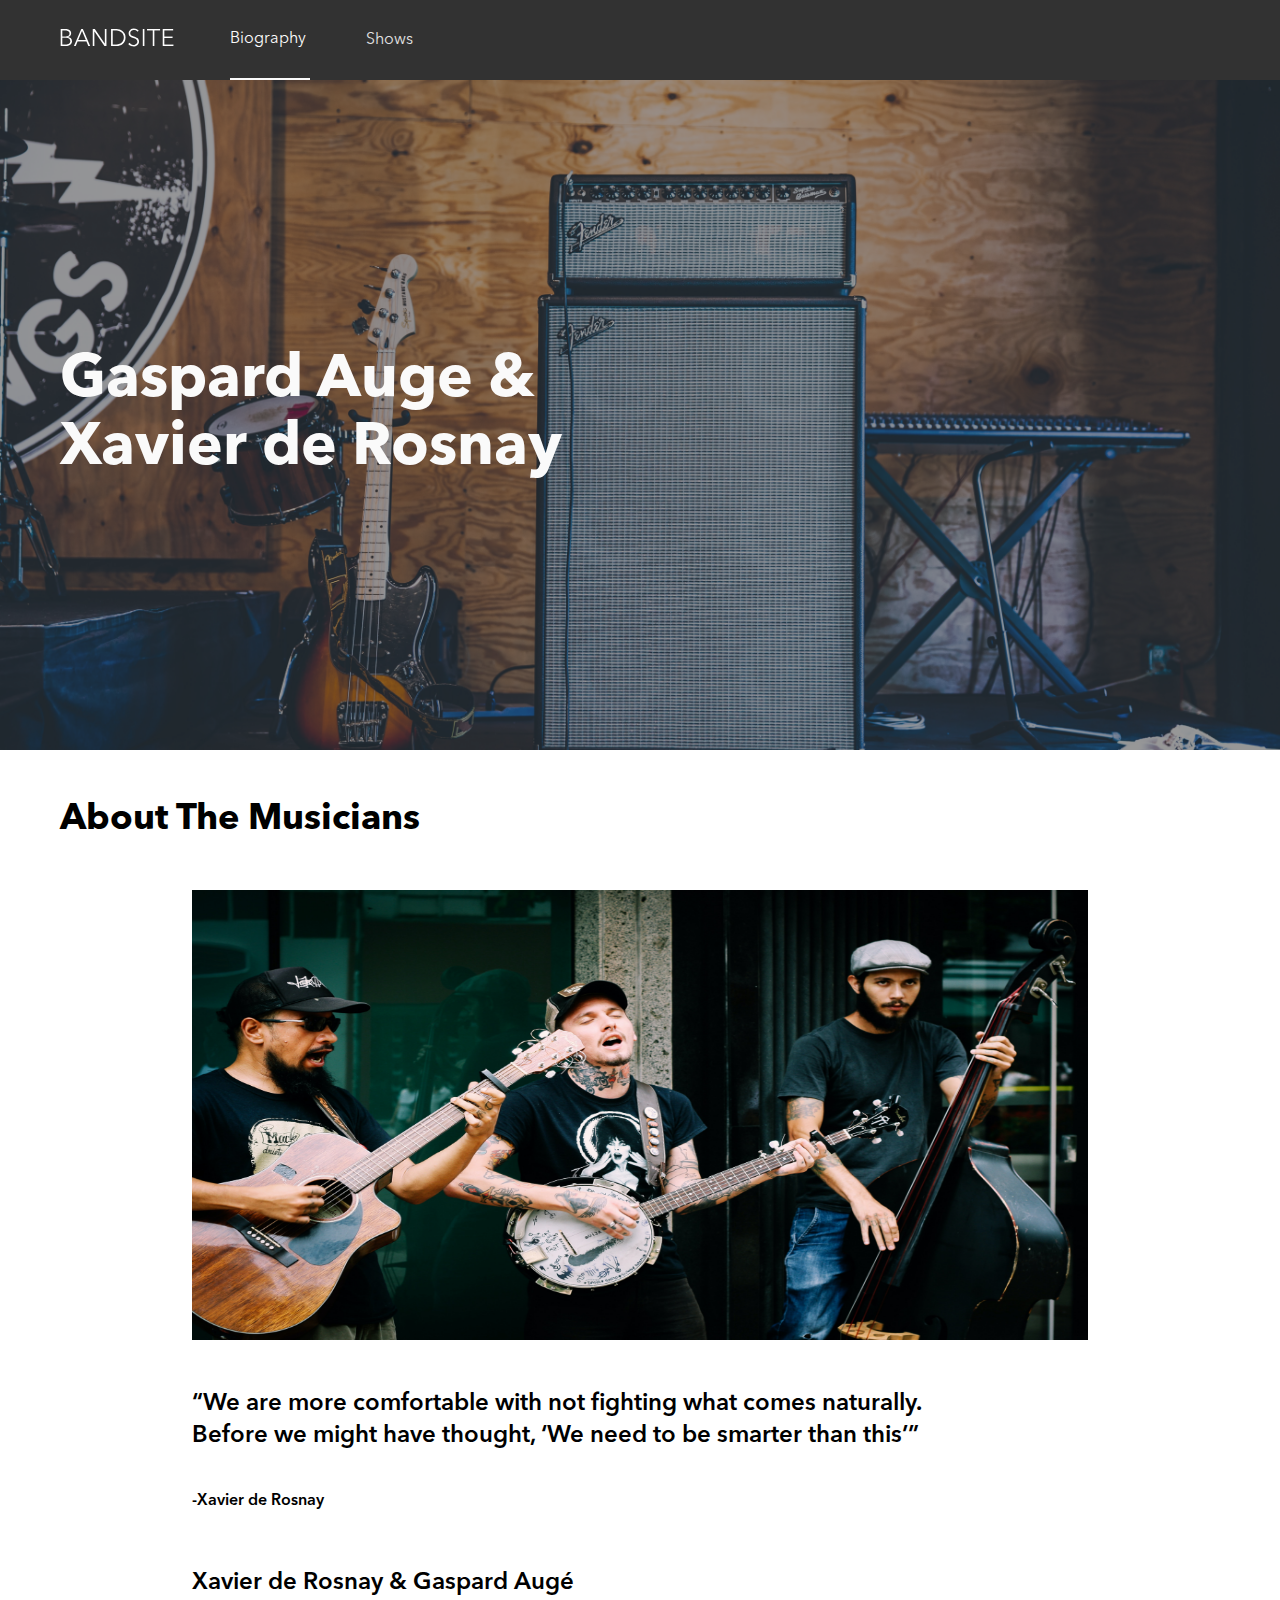
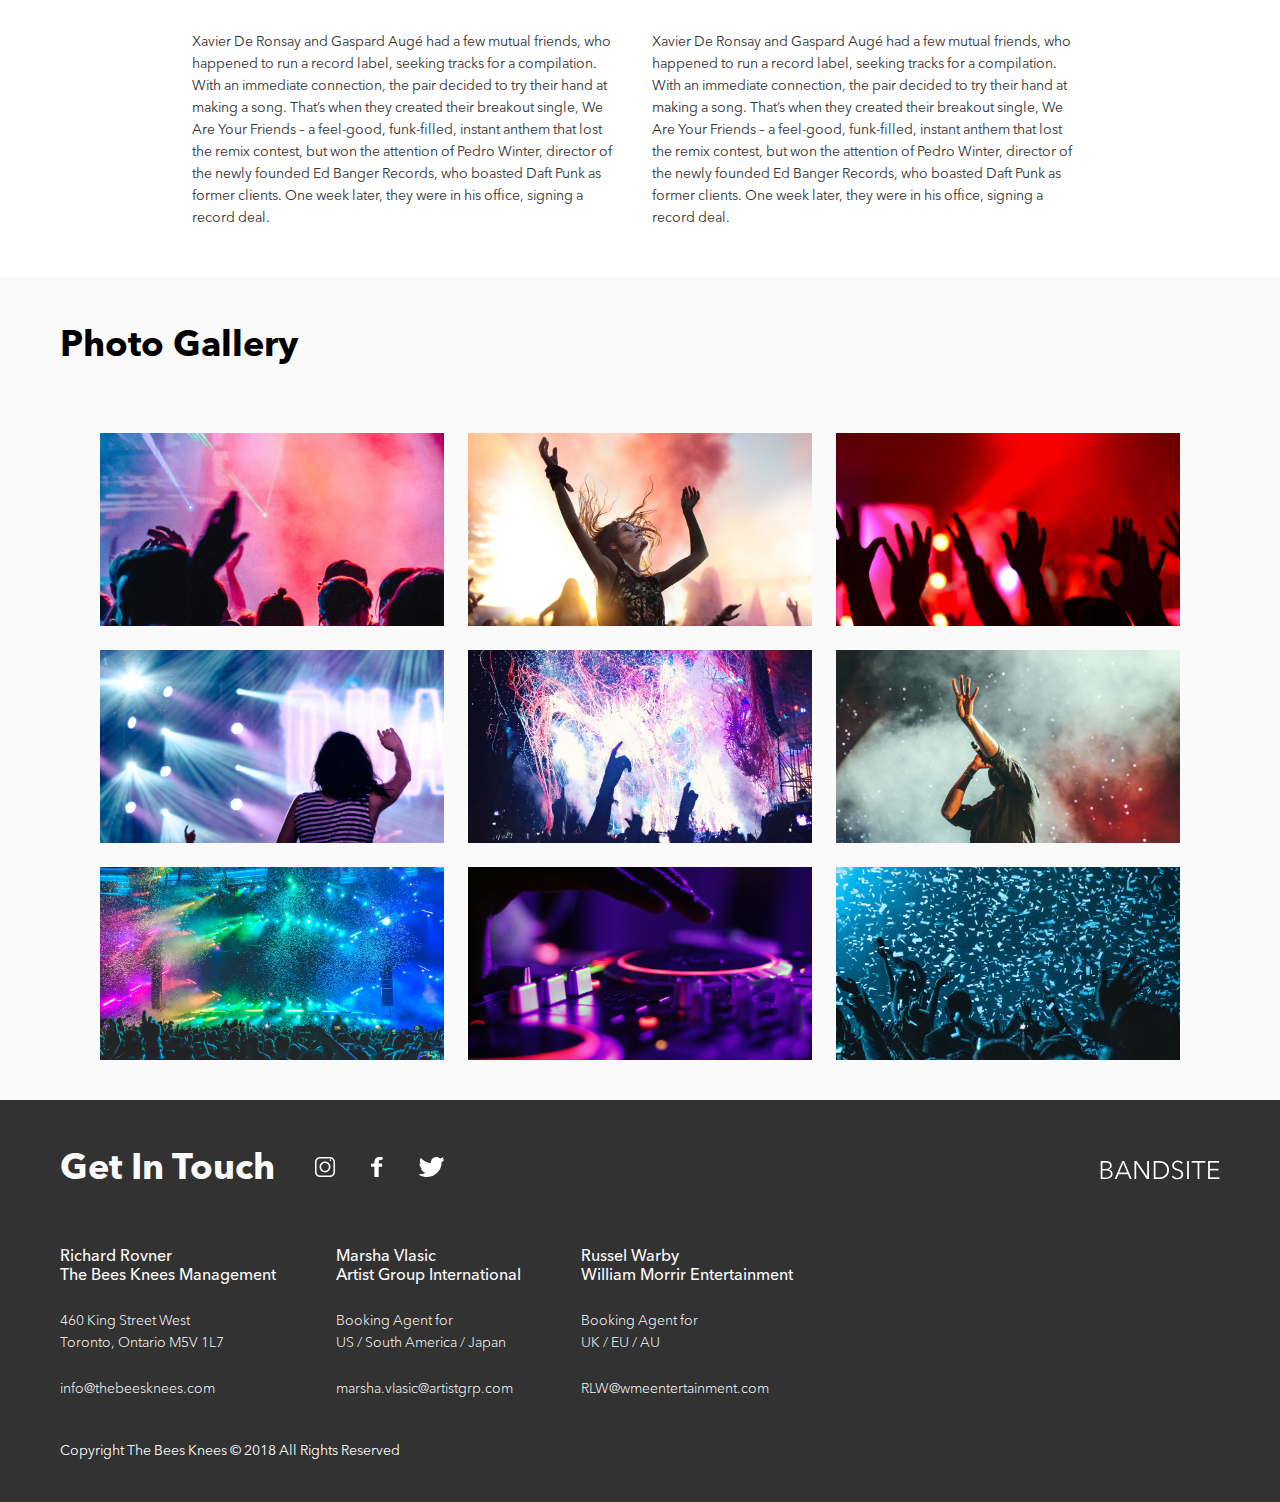
==== Sprint-2/index.html @ 1f9b6104 "Shows site header,footer and hero" ====
<!DOCTYPE html>
<html lang="en">
<head>
    <meta charset="UTF-8">
    <meta name="viewport" content="width=device-width, initial-scale=1.0">
    <title>Band Site</title>
    <link rel="stylesheet" href="./Styles/main.css">
</head>
<body>
    <header class="header">
        <nav class="header__nav">
            <div class="nav__div">
                <a href="./index.html" class="nav__div--link"><img src="./Assets/Logo/Logo-bandsite.svg" alt=""></a>
            </div>
            <div class="nav__div2">
                <a href="./index.html" class="nav__div2--link nav__div2--link1">Biography</a>
                <a href="./Pages/shows.html" class="nav__div2--link nav__div2--link2">Shows</a>
            </div>
        </nav>
    </header>
    <main class="hero">
            <h1 class="hero__head">Gaspard Auge &<br> Xavier de Rosnay</h1>
    </main>
    <article class="article">
            <h2 class="article__header">About The Musicians</h2>
            <img class="article__img" src="./Assets/Images/matheus-ferrero-RxpqZBBevKg-unsplash.jpg" alt="Musicians">
            <p class="article__quote quote">“We are more comfortable with not fighting what comes naturally.<br> Before
            we might have thought, ‘We need to be smarter than this’”</p>
            <p class="article__quote name">-Xavier de Rosnay</p>
            <p class="article__quote musicians">Xavier de Rosnay & Gaspard Augé</p>
            <div class="article__para">
                <p class=" para1">Xavier De Ronsay and Gaspard Augé had a few 
                mutual friends, who happened to run a record label, 
                seeking tracks for a compilation. With an immediate 
                connection, the pair decided to try their hand at 
                making a song. That’s when they created their 
                breakout single, We Are Your Friends – a feel-good, 
                funk-filled, instant anthem that lost the remix 
                contest, but won the attention of Pedro Winter, 
                director of the newly founded Ed Banger Records, 
                who boasted Daft Punk as former clients. One week 
                later, they were in his office, signing a record deal.
                </p>
                <p class="para2">Xavier De Ronsay and Gaspard Augé had a few
                mutual friends, who happened to run a record label, 
                seeking tracks for a compilation. With an immediate 
                connection, the pair decided to try their hand at 
                making a song. That’s when they created their 
                breakout single, We Are Your Friends – a feel-good, 
                funk-filled, instant anthem that lost the remix 
                contest, but won the attention of Pedro Winter, 
                director of the newly founded Ed Banger Records, 
                who boasted Daft Punk as former clients. One week 
                later, they were in his office, signing a record deal.
                </p>
            </div>
    </article>
    <section class="section">
        <h2 class="section__head">Photo Gallery</h2>
        <div class="img">
            <img class="img__styl" src="./Assets/Images/Photo-gallery-1.jpg" alt="concert photo 1">
            <img class="img__styl" src="./Assets/Images/Photo-gallery-2.jpg" alt="concert photo 2">
            <img class="img__styl" src="./Assets/Images/Photo-gallery-3.jpg" alt="concert photo 3">
        </div>
        <div class="img">
            <img class="img__styl" src="./Assets/Images/Photo-gallery-4.jpg" alt="concert photo 4">
            <img class="img__styl" src="./Assets/Images/Photo-gallery-5.jpg" alt="concert photo 5">
            <img class="img__styl" src="./Assets/Images/Photo-gallery-6.jpg" alt="concert photo 6">
        </div>
        <div class="img">
            <img class="img__styl" src="./Assets/Images/Photo-gallery-7.jpg" alt="concert photo 7">
            <img class="img__styl" src="./Assets/Images/Photo-gallery-8.jpg" alt="concert photo 8">
            <img class="img__styl" src="./Assets/Images/Photo-gallery-9.jpg" alt="concert photo 9">
        </div>
    </section>
    <footer class="ftr">
        <div class="footer">  
            <h1 class="footer__head">Get In Touch</h1>
            <div class="footer__icon">
                <img class="footer__icon--img" src="./Assets/Icons/SVG/Icon-instagram.svg" alt="Instagram Icon">
                <img class="footer__icon--img" src="./Assets/Icons/SVG/Icon-facebook.svg" alt="Facebook Icon">
                <img class="footer__icon--img" src="./Assets/Icons/SVG/Icon-twitter.svg" alt="Twitter Icon">
            </div>
            <div class="footer__site-name">
                <img src="./Assets/Logo/Logo-bandsite.svg" alt="">
            </div>
        </div> 
        <div class="contact">
            <div class="contact__mgmt">
                <p class="contact__mgmt--name">Richard Rovner<br>The Bees Knees Management</p>
                <p class="contact__mgmt--add">460 King Street West<br>Toronto, Ontario M5V 1L7</p>
                <a class="contact__mgmt--email" href="mailto:info@thebeesknees.com">info@thebeesknees.com</a>
            </div>
            <div class="contact__mgmt">
                <p class="contact__mgmt--name">Marsha Vlasic<br>Artist Group International</p>
                <p class="contact__mgmt--add">Booking Agent for<br>US / South America / Japan</p>
                <a class="contact__mgmt--email" href="mailto:marsha.vlasic@artistgrp.com">marsha.vlasic@artistgrp.com</a>
            </div>
            <div class="contact__mgmt">
                <p class="contact__mgmt--name">Russel Warby<br>William Morrir Entertainment</p>
                <p class="contact__mgmt--add">Booking Agent for<br>UK / EU / AU</p>
                <a class="contact__mgmt--email" href="mailto:RLW@wmeentertainment.com">RLW@wmeentertainment.com</a>
            </div>
        </div>
        <div class="copyright">
            <p>Copyright The Bees Knees © 2018 <br>All Rights Reserved</p>
        </div>
    </footer>
</body>
</html>
---- Sprint-2/Styles/main.css ----
@font-face {
  font-family: "Avenir-Bold";
  src: url("../Assets/_Global-Font/AvenirNextProLT/Linotype - AvenirNextLTPro-Bold.otf"), url("../Assets/_Global-Font/AvenirNextProLT/Alternative-files/Linotype - Avenir Next LT Pro Bold.ttf");
}

@font-face {
  font-family: "Avenir";
  src: url("../Assets/_Global-Font/AvenirNextProLT/Linotype - AvenirNextLTPro-Regular.otf"), url("../Assets/_Global-Font/AvenirNextProLT/Alternative-files/Linotype - Avenir Next LT Pro.ttf");
}

@font-face {
  font-family: "Avenir-Medium";
  src: url("../Assets/_Global-Font/AvenirNextProLT/Linotype - AvenirNextLTPro-Medium.otf"), url("../Assets/_Global-Font/AvenirNextProLT/Alternative-files/Linotype - Avenir Next LT Pro Medium.ttf");
}

@font-face {
  font-family: "Avenir-demi";
  src: url("../Assets/_Global-Font/AvenirNextProLT/Linotype - AvenirNextLTPro-Demi.otf"), url("../Assets/_Global-Font/AvenirNextProLT/Alternative-files/Linotype - Avenir Next LT Pro Demi.ttf");
}

@font-face {
  font-family: "Avenir-Light";
  src: url("../Assets/_Global-Font/AvenirNextProLT/Linotype - AvenirNextLTPro-Light.otf"), url("../Assets/_Global-Font/AvenirNextProLT/Alternative-files/Linotype - Avenir Next LT Pro Light.ttf");
}

* {
  padding: 0;
  margin: 0;
  font-family: "Avenir";
}

.header__nav {
  background-color: #323232;
  height: 80px;
  display: -webkit-box;
  display: -ms-flexbox;
  display: flex;
  -webkit-box-sizing: border-box;
          box-sizing: border-box;
  -webkit-box-orient: vertical;
  -webkit-box-direction: normal;
      -ms-flex-direction: column;
          flex-direction: column;
  -webkit-box-pack: center;
      -ms-flex-pack: center;
          justify-content: center;
  width: 100%;
}

@media (min-width: 768px) {
  .header__nav {
    display: -webkit-box;
    display: -ms-flexbox;
    display: flex;
    -webkit-box-orient: horizontal;
    -webkit-box-direction: normal;
        -ms-flex-direction: row;
            flex-direction: row;
    -webkit-box-pack: start;
        -ms-flex-pack: start;
            justify-content: flex-start;
    -webkit-box-align: center;
        -ms-flex-align: center;
            align-items: center;
  }
}

.header__nav .nav__div {
  margin: auto;
  padding: 0 16px;
}

.header__nav .nav__div:hover {
  -webkit-transform: scale(1.25);
          transform: scale(1.25);
  -webkit-box-sizing: border-box;
          box-sizing: border-box;
}

@media (max-width: 767px) {
  .header__nav .nav__div {
    margin: 5px auto 16px;
  }
}

@media (min-width: 768px) {
  .header__nav .nav__div {
    margin: 0;
    padding-left: 24px;
    padding-right: 0;
  }
}

@media (min-width: 1200px) {
  .header__nav .nav__div {
    padding-left: 60px;
  }
}

.header__nav .nav__div2 {
  display: -webkit-box;
  display: -ms-flexbox;
  display: flex;
  -webkit-box-pack: justify;
      -ms-flex-pack: justify;
          justify-content: space-between;
  -webkit-box-sizing: border-box;
          box-sizing: border-box;
}

.header__nav .nav__div2--link1 {
  text-align: center;
  text-decoration: none;
  padding-bottom: 13px;
  width: 50%;
  border-bottom: 2px solid #fafafa;
  color: #fafafa;
}

@media (min-width: 768px) {
  .header__nav .nav__div2--link1 {
    display: -webkit-box;
    display: -ms-flexbox;
    display: flex;
    -webkit-box-align: center;
        -ms-flex-align: center;
            align-items: center;
    -webkit-box-sizing: border-box;
            box-sizing: border-box;
    width: -webkit-fit-content;
    width: -moz-fit-content;
    width: fit-content;
    height: 80px;
    padding: 0;
    margin-left: 5rem;
  }
}

@media (min-width: 1200px) {
  .header__nav .nav__div2--link1 {
    margin-left: 56px;
    width: 80px;
  }
}

.header__nav .nav__div2--link2 {
  text-align: center;
  text-decoration: none;
  padding-bottom: 13px;
  width: 50%;
  color: #e1e1e1;
}

.header__nav .nav__div2--link2:hover {
  -webkit-transform: scale(1.25);
          transform: scale(1.25);
  -webkit-box-sizing: border-box;
          box-sizing: border-box;
}

@media (min-width: 768px) {
  .header__nav .nav__div2--link2 {
    display: -webkit-box;
    display: -ms-flexbox;
    display: flex;
    -webkit-box-align: center;
        -ms-flex-align: center;
            align-items: center;
    -webkit-box-sizing: border-box;
            box-sizing: border-box;
    width: -webkit-fit-content;
    width: -moz-fit-content;
    width: fit-content;
    height: 80px;
    padding: 0;
    margin-left: 5rem;
  }
}

@media (min-width: 1200px) {
  .header__nav .nav__div2--link2 {
    margin-left: 56px;
    width: 80px;
  }
}

.hero {
  background-image: url("../Assets/Images/austin-neill-1t0yY9lSpyE-unsplash.jpg");
  background-size: cover;
  display: -webkit-box;
  display: -ms-flexbox;
  display: flex;
  height: 183px;
}

@media (min-width: 768px) {
  .hero {
    height: 400px;
  }
}

@media (min-width: 1200px) {
  .hero {
    height: 670px;
  }
}

.hero__head {
  display: -webkit-box;
  display: -ms-flexbox;
  display: flex;
  -webkit-box-align: center;
      -ms-flex-align: center;
          align-items: center;
  padding: 0 16px;
  background: rgba(50, 50, 50, 0.5);
  width: 100%;
  color: #fafafa;
  font-family: "Avenir-Bold";
  font-size: 24px;
  line-height: 32px;
  height: 183px;
}

@media (min-width: 768px) {
  .hero__head {
    padding: 0 3.125%;
  }
}

@media (min-width: 1200px) {
  .hero__head {
    padding: 0 60px;
  }
}

@media (min-width: 768px) {
  .hero__head {
    font-size: 60px;
    line-height: 68px;
  }
}

@media (min-width: 768px) {
  .hero__head {
    height: 400px;
  }
}

@media (min-width: 1200px) {
  .hero__head {
    height: 670px;
  }
}

.article {
  padding: 0 16px;
  display: -webkit-box;
  display: -ms-flexbox;
  display: flex;
  -webkit-box-orient: vertical;
  -webkit-box-direction: normal;
      -ms-flex-direction: column;
          flex-direction: column;
}

@media (min-width: 768px) {
  .article {
    padding: 0 3.125%;
  }
}

@media (min-width: 1200px) {
  .article {
    padding: 0 60px;
  }
}

.article__header {
  -ms-flex-item-align: start;
      align-self: flex-start;
  font-family: "Avenir-Bold";
  font-size: 24px;
  line-height: 32px;
  padding: 32px 0 24px;
}

@media (min-width: 768px) {
  .article__header {
    font-size: 36px;
    line-height: 44px;
  }
}

@media (min-width: 1200px) {
  .article__header {
    padding: 48px 0;
  }
}

.article__img {
  -ms-flex-item-align: center;
      -ms-grid-row-align: center;
      align-self: center;
  width: 100%;
  max-width: 896px;
  margin-bottom: 24px;
  height: 145px;
}

@media (min-width: 768px) {
  .article__img {
    height: 362px;
  }
}

@media (min-width: 1200px) {
  .article__img {
    height: 450px;
  }
}

@media (min-width: 1200px) {
  .article__img {
    margin-bottom: 48px;
  }
}

.article__quote {
  -ms-flex-item-align: center;
      -ms-grid-row-align: center;
      align-self: center;
  width: 100%;
  max-width: 896px;
  font-family: "Avenir-demi";
}

.article__quote br {
  display: none;
}

@media (min-width: 1200px) {
  .article__quote {
    padding: 0 92px;
  }
  .article__quote br {
    display: inline;
  }
}

.article .quote {
  padding-bottom: 32px;
  font-family: "Avenir-demi";
  font-size: 16px;
  line-height: 22px;
}

@media (min-width: 768px) {
  .article .quote {
    font-size: 24px;
    line-height: 32px;
  }
}

@media (min-width: 1200px) {
  .article .quote {
    padding-bottom: 40px;
  }
}

.article .name {
  font-family: "Avenir-demi";
}

.article .musicians {
  padding: 40px 0 24px;
  font-family: "Avenir-demi";
  font-size: 16px;
  line-height: 22px;
}

@media (min-width: 768px) {
  .article .musicians {
    font-size: 24px;
    line-height: 32px;
  }
}

@media (min-width: 1200px) {
  .article .musicians {
    padding: 56px 92px 32px;
  }
}

.article__para {
  -ms-flex-item-align: center;
      align-self: center;
  width: 100%;
  max-width: 896px;
  display: -webkit-box;
  display: -ms-flexbox;
  display: flex;
  -webkit-box-orient: vertical;
  -webkit-box-direction: normal;
      -ms-flex-direction: column;
          flex-direction: column;
  color: #323232;
  font-size: 13px;
  line-height: 18px;
  font-family: "Avenir-Light";
}

@media (min-width: 768px) {
  .article__para {
    font-size: 14px;
    line-height: 22px;
  }
}

@media (min-width: 768px) {
  .article__para {
    display: -webkit-box;
    display: -ms-flexbox;
    display: flex;
    -webkit-box-orient: horizontal;
    -webkit-box-direction: normal;
        -ms-flex-direction: row;
            flex-direction: row;
  }
}

@media (min-width: 1200px) {
  .article__para {
    padding: 0 92px 48px;
  }
}

.article .para1 {
  padding-bottom: 24px;
}

@media (min-width: 768px) {
  .article .para1 {
    padding-right: 12px;
  }
}

@media (min-width: 1200px) {
  .article .para1 {
    padding: 0 20px 0 0;
    width: 420px;
  }
}

.article .para2 {
  padding-bottom: 40px;
}

@media (min-width: 768px) {
  .article .para2 {
    padding-left: 12px;
  }
}

@media (min-width: 1200px) {
  .article .para2 {
    padding: 0 0 0 20px;
    width: 420px;
  }
}

.section {
  display: -webkit-box;
  display: -ms-flexbox;
  display: flex;
  -webkit-box-orient: vertical;
  -webkit-box-direction: normal;
      -ms-flex-direction: column;
          flex-direction: column;
  background-color: #fafafa;
  padding-bottom: 16px;
}

.section__head {
  -ms-flex-item-align: start;
      align-self: flex-start;
  font-family: "Avenir-Bold";
  font-size: 24px;
  line-height: 32px;
}

@media (min-width: 768px) {
  .section__head {
    font-size: 36px;
    line-height: 44px;
  }
}

@media (max-width: 767px) {
  .section__head {
    padding: 32px 16px 24px;
  }
}

@media (min-width: 768px) {
  .section__head {
    padding: 32px 0 24px 24px;
  }
}

@media (min-width: 1200px) {
  .section__head {
    padding: 48px 0 64px 60px;
  }
}

.section .img {
  -ms-flex-item-align: center;
      -ms-grid-row-align: center;
      align-self: center;
}

@media (max-width: 767px) {
  .section .img {
    padding: 0 16px;
  }
}

@media (min-width: 768px) {
  .section .img {
    padding: 0 24px 24px;
    display: -webkit-box;
    display: -ms-flexbox;
    display: flex;
    -webkit-box-pack: justify;
        -ms-flex-pack: justify;
            justify-content: space-between;
  }
}

@media (min-width: 1200px) {
  .section .img {
    padding: 0 0 24px 0;
    width: 1080px;
  }
}

.section .img__styl {
  width: 100%;
}

.section .img__styl:hover {
  -webkit-filter: grayscale(100%);
          filter: grayscale(100%);
}

@media (max-width: 767px) {
  .section .img__styl {
    display: -webkit-box;
    display: -ms-flexbox;
    display: flex;
    padding-bottom: 16px;
    height: 162px;
  }
}

@media (min-width: 768px) {
  .section .img__styl {
    width: 31.1111111%;
    max-width: 344px;
    height: 16.40625vw;
    max-height: 193px;
  }
}

@media (min-width: 1200px) {
  .section .img__styl {
    height: 193px;
    width: 344px;
  }
}

.ftr {
  padding: 0 16px;
  background-color: #323232;
  color: #fafafa;
}

@media (min-width: 768px) {
  .ftr {
    padding: 0 3.125%;
  }
}

@media (min-width: 1200px) {
  .ftr {
    padding: 0 60px;
  }
}

@media (min-width: 768px) {
  .ftr .footer {
    display: -webkit-box;
    display: -ms-flexbox;
    display: flex;
  }
}

@media (min-width: 1200px) {
  .ftr .footer {
    padding: 8px 0 16px;
  }
}

.ftr .footer__head {
  font-family: "Avenir-Bold";
  font-size: 24px;
  line-height: 32px;
  font-size: 36px;
  padding: 40px 0;
}

@media (min-width: 768px) {
  .ftr .footer__head {
    font-size: 36px;
    line-height: 44px;
  }
}

@media (min-width: 768px) {
  .ftr .footer__icon {
    padding: 40px;
    -ms-flex-item-align: center;
        -ms-grid-row-align: center;
        align-self: center;
  }
}

.ftr .footer__icon--img {
  padding-right: 32px;
}

.ftr .footer__site-name {
  display: none;
}

@media (min-width: 768px) {
  .ftr .footer__site-name {
    display: -webkit-box;
    display: -ms-flexbox;
    display: flex;
    -ms-flex-item-align: center;
        align-self: center;
    position: absolute;
    right: 24px;
  }
}

@media (min-width: 1200px) {
  .ftr .footer__site-name {
    right: 60px;
  }
}

.ftr .footer__site-name img {
  height: 24px;
  width: 120px;
}

@media (min-width: 768px) {
  .ftr .contact {
    display: -webkit-box;
    display: -ms-flexbox;
    display: flex;
    -webkit-box-pack: justify;
        -ms-flex-pack: justify;
            justify-content: space-between;
  }
}

@media (min-width: 1200px) {
  .ftr .contact {
    display: -webkit-box;
    display: -ms-flexbox;
    display: flex;
    -webkit-box-pack: start;
        -ms-flex-pack: start;
            justify-content: flex-start;
  }
}

.ftr .contact__mgmt:nth-of-type(odd) {
  padding: 40px 0;
}

@media (min-width: 1200px) {
  .ftr .contact__mgmt:nth-of-type(odd) {
    padding: 0;
  }
}

@media (min-width: 768px) {
  .ftr .contact__mgmt {
    padding: 40px 0;
  }
}

@media (min-width: 1200px) {
  .ftr .contact__mgmt {
    padding: 0 60px;
  }
}

.ftr .contact__mgmt--name {
  font-family: "Avenir-Medium";
}

.ftr .contact__mgmt--add {
  font-size: 13px;
  line-height: 18px;
  font-family: "Avenir-Light";
  padding: 24px 0;
}

@media (min-width: 768px) {
  .ftr .contact__mgmt--add {
    font-size: 14px;
    line-height: 22px;
  }
}

.ftr .contact__mgmt--email {
  font-size: 13px;
  line-height: 18px;
  font-family: "Avenir-Light";
  color: #fafafa;
  text-decoration: none;
}

@media (min-width: 768px) {
  .ftr .contact__mgmt--email {
    font-size: 14px;
    line-height: 22px;
  }
}

.ftr .copyright {
  padding-bottom: 40px;
  font-size: 13px;
  line-height: 18px;
  font-family: "Avenir-Light";
}

@media (min-width: 768px) {
  .ftr .copyright {
    font-size: 14px;
    line-height: 22px;
  }
}

@media (min-width: 768px) {
  .ftr .copyright {
    display: -webkit-box;
    display: -ms-flexbox;
    display: flex;
  }
  .ftr .copyright br {
    display: none;
  }
}

@media (min-width: 1200px) {
  .ftr .copyright {
    padding-top: 40px;
  }
}
/*# sourceMappingURL=main.css.map */
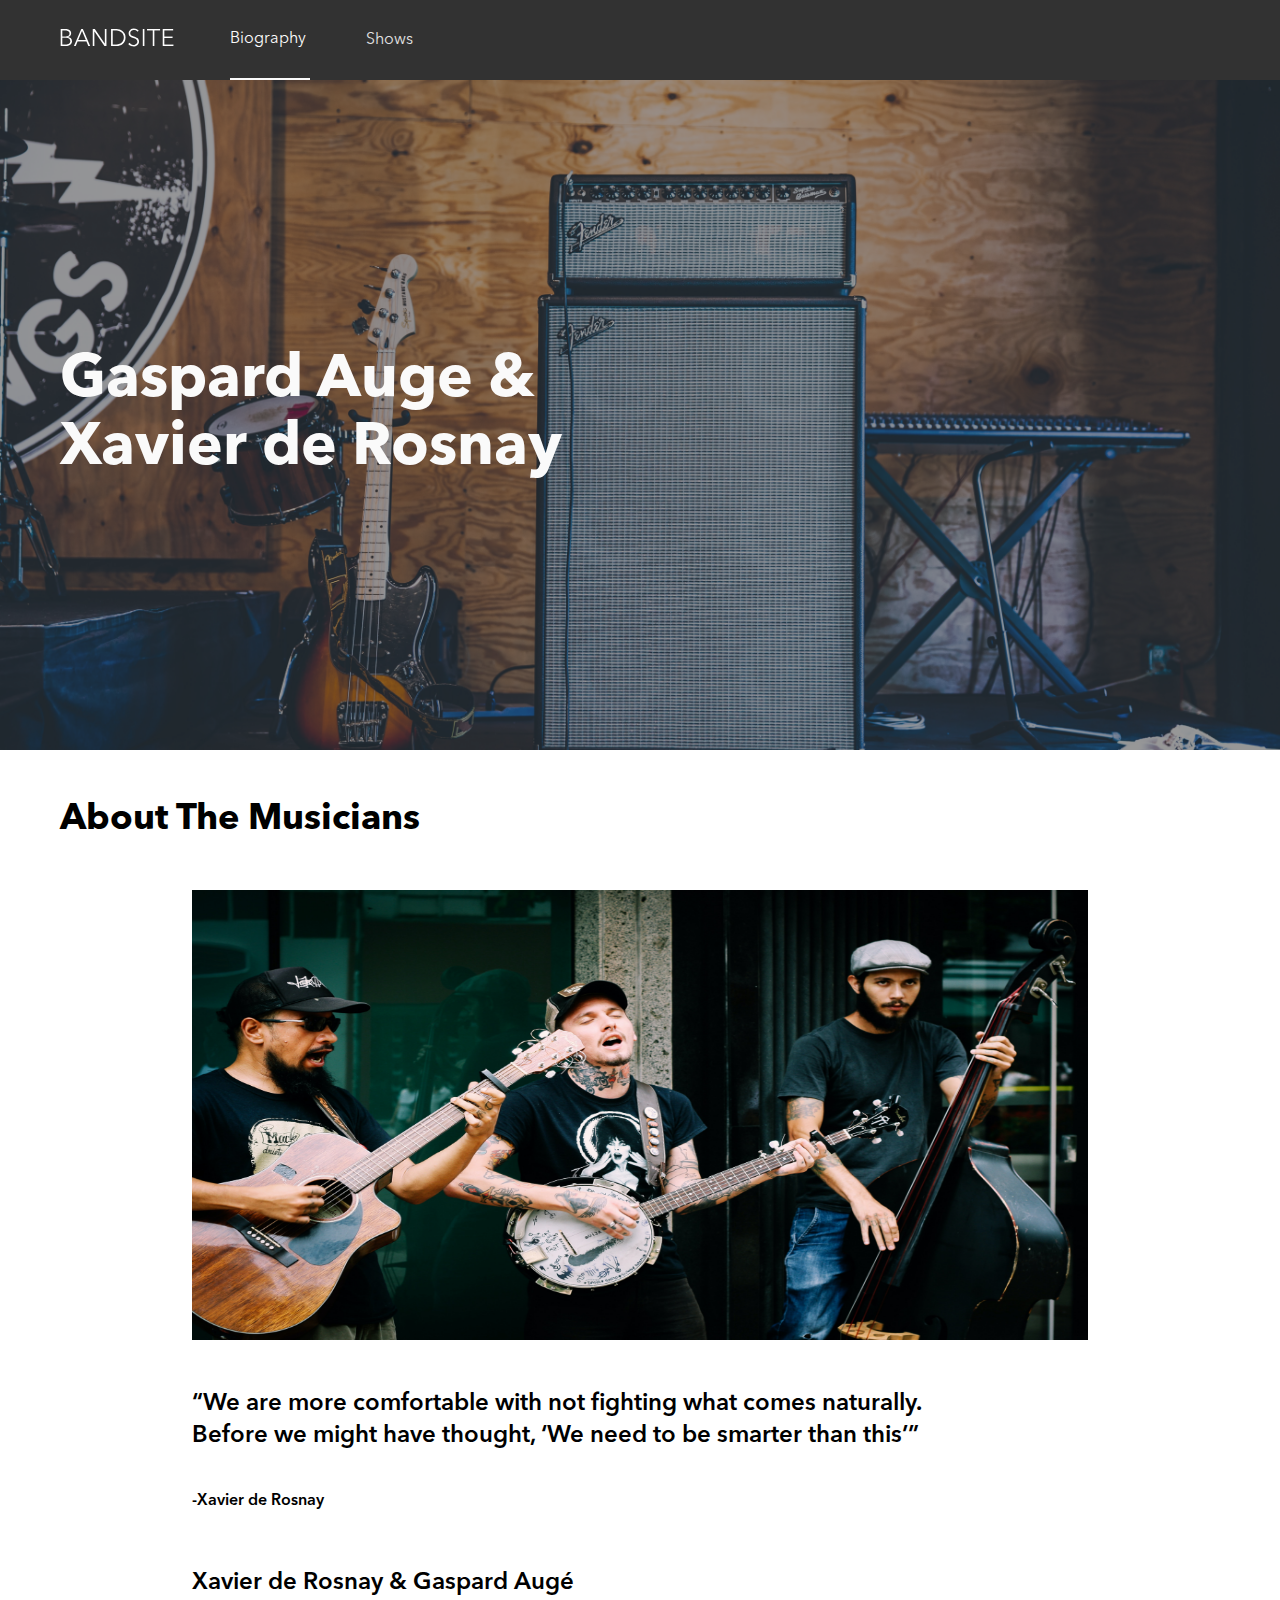
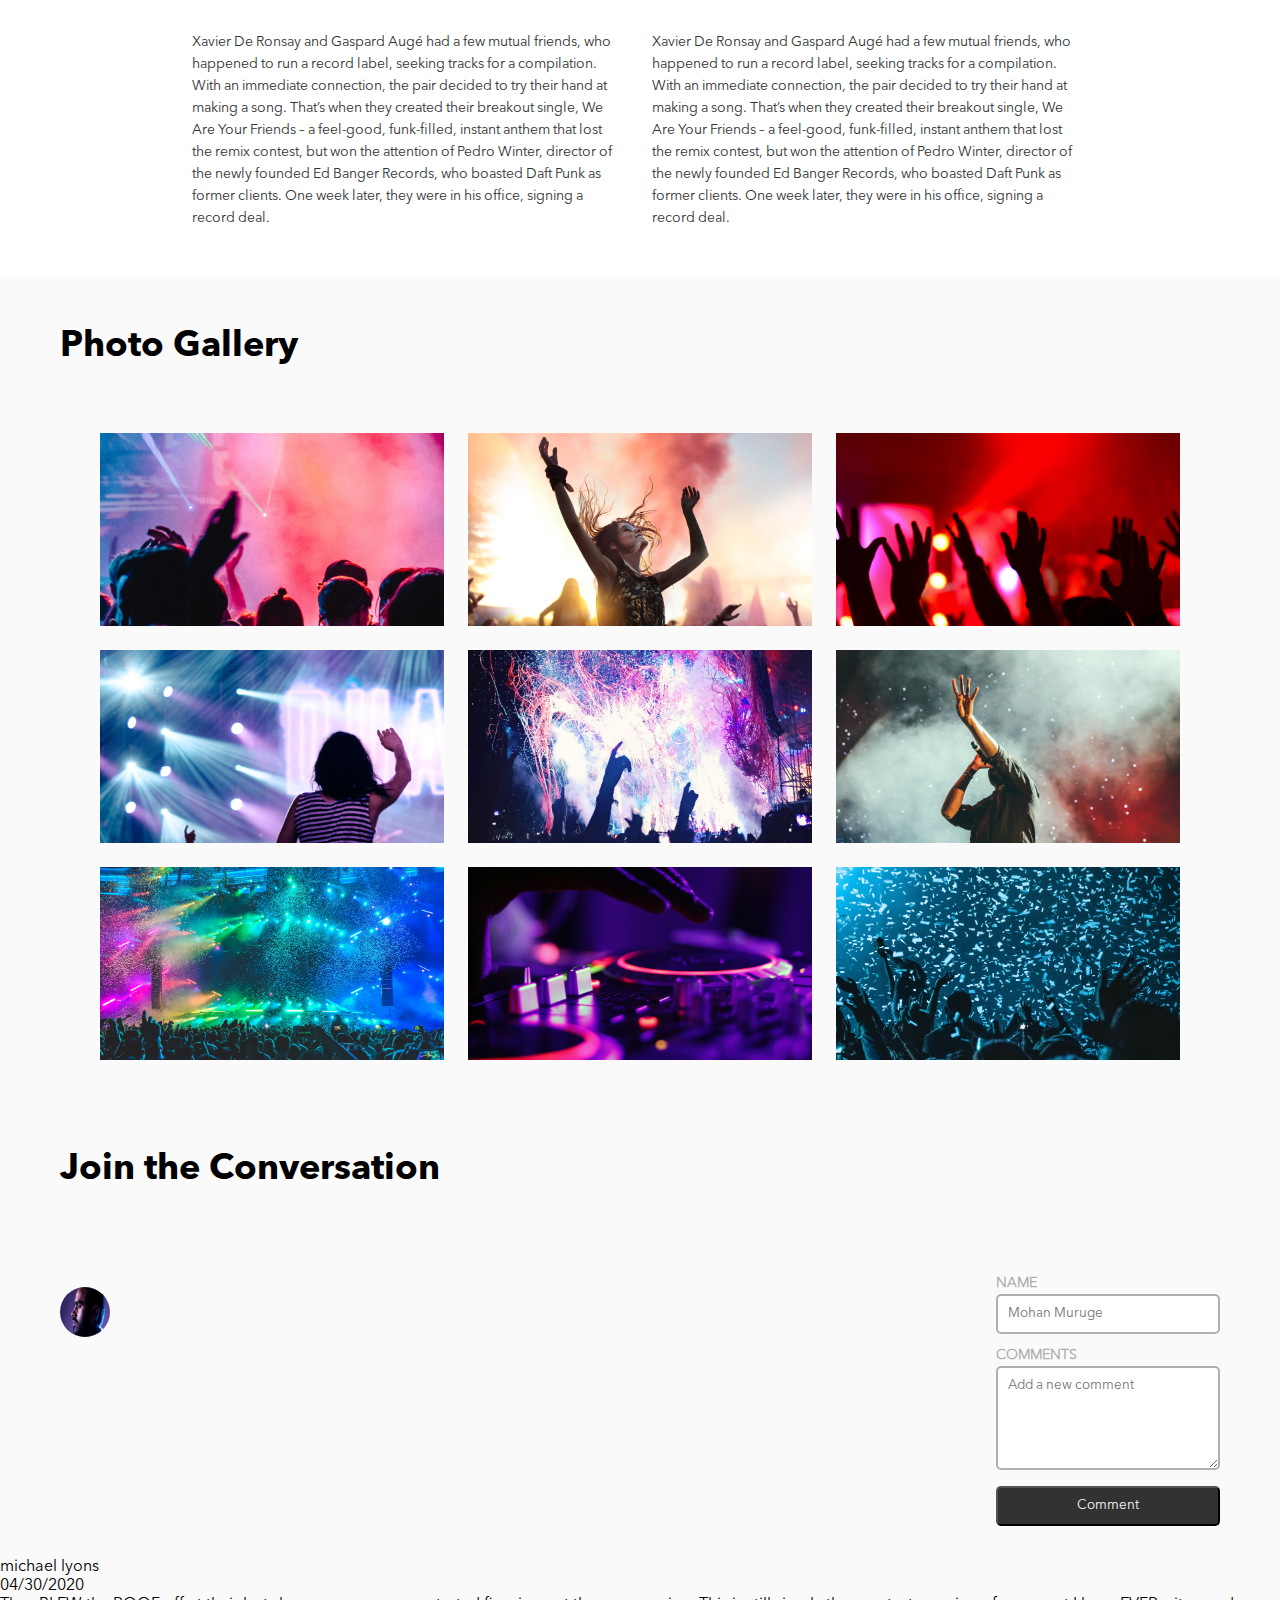
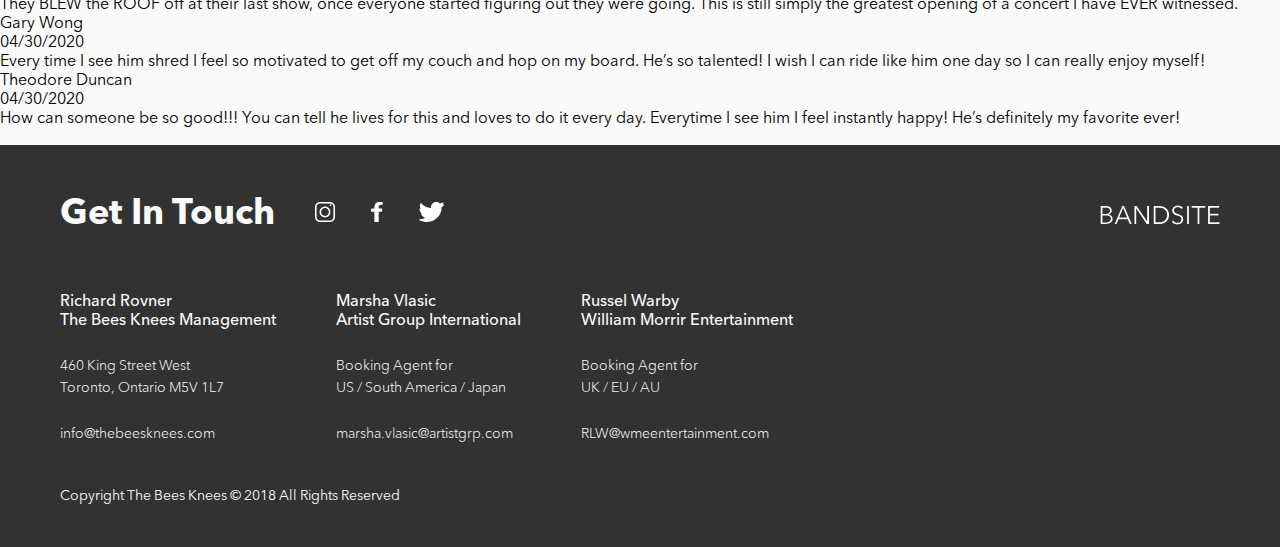
==== commit 09a3bdf1: ""perparing js for bio page" ====
--- a/Sprint-2/index.html
+++ b/Sprint-2/index.html
@@ -73,6 +73,19 @@
             <img class="img__styl" src="./Assets/Images/Photo-gallery-9.jpg" alt="concert photo 9">
         </div>
     </section>
+    <section id="section" class="section">
+        <h2 class="section__head">Join the Conversation</h2>
+        <form class="comments">
+            <img class="comments__face" src="./Assets/Images/Mohan-muruge.jpg" alt="">
+            <div class="comments__form">
+            <label class="comments__form--label" for="Name">NAME</label>
+            <input class="comments__form--input" type="text" name="userName" placeholder="Mohan Muruge">
+            <label class="comments__form--comment" for="Comments">COMMENTS</label>
+            <textarea class="comments__form--input" type="text" name="Comments" rows="5" placeholder="Add a new comment"></textarea>
+            <button class="comments__form--submit" type="submit">Comment</button>
+            </div>
+        </form>
+    </section>
     <footer class="ftr">
         <div class="footer">  
             <h1 class="footer__head">Get In Touch</h1>
@@ -106,5 +119,6 @@
             <p>Copyright The Bees Knees © 2018 <br>All Rights Reserved</p>
         </div>
     </footer>
+    <script src="./JavaScript/main.js"></script>
 </body>
 </html>--- a/Sprint-2/Styles/main.css
+++ b/Sprint-2/Styles/main.css
@@ -580,6 +580,80 @@
   }
 }
 
+.comments {
+  padding: 0 16px;
+  display: -webkit-box;
+  display: -ms-flexbox;
+  display: flex;
+  -webkit-box-pack: justify;
+      -ms-flex-pack: justify;
+          justify-content: space-between;
+  margin-top: 16px;
+}
+
+@media (min-width: 768px) {
+  .comments {
+    padding: 0 3.125%;
+  }
+}
+
+@media (min-width: 1200px) {
+  .comments {
+    padding: 0 60px;
+  }
+}
+
+.comments__face {
+  margin-top: 15px;
+  width: 50px;
+  height: 50px;
+  border-radius: 50%;
+}
+
+.comments__form {
+  width: 224px;
+}
+
+.comments__form--input {
+  width: 224px;
+  padding: 10px 10px;
+  border: 2px solid #afafaf;
+  border-radius: 5px;
+  -webkit-box-sizing: border-box;
+          box-sizing: border-box;
+  margin-bottom: 10px;
+}
+
+.comments__form--input:focus {
+  border: 2px solid #323232;
+  border-radius: 5px;
+  outline: none;
+}
+
+.comments__form--comment, .comments__form--label {
+  color: #afafaf;
+  font-weight: bold;
+  font-size: 13px;
+  line-height: 18px;
+  font-family: "Avenir-Light";
+}
+
+@media (min-width: 768px) {
+  .comments__form--comment, .comments__form--label {
+    font-size: 14px;
+    line-height: 22px;
+  }
+}
+
+.comments__form--submit {
+  background-color: #323232;
+  color: #fafafa;
+  width: 224px;
+  padding: 10px 10px;
+  border-radius: 5px;
+  margin-bottom: 32px;
+}
+
 .ftr {
   padding: 0 16px;
   background-color: #323232;
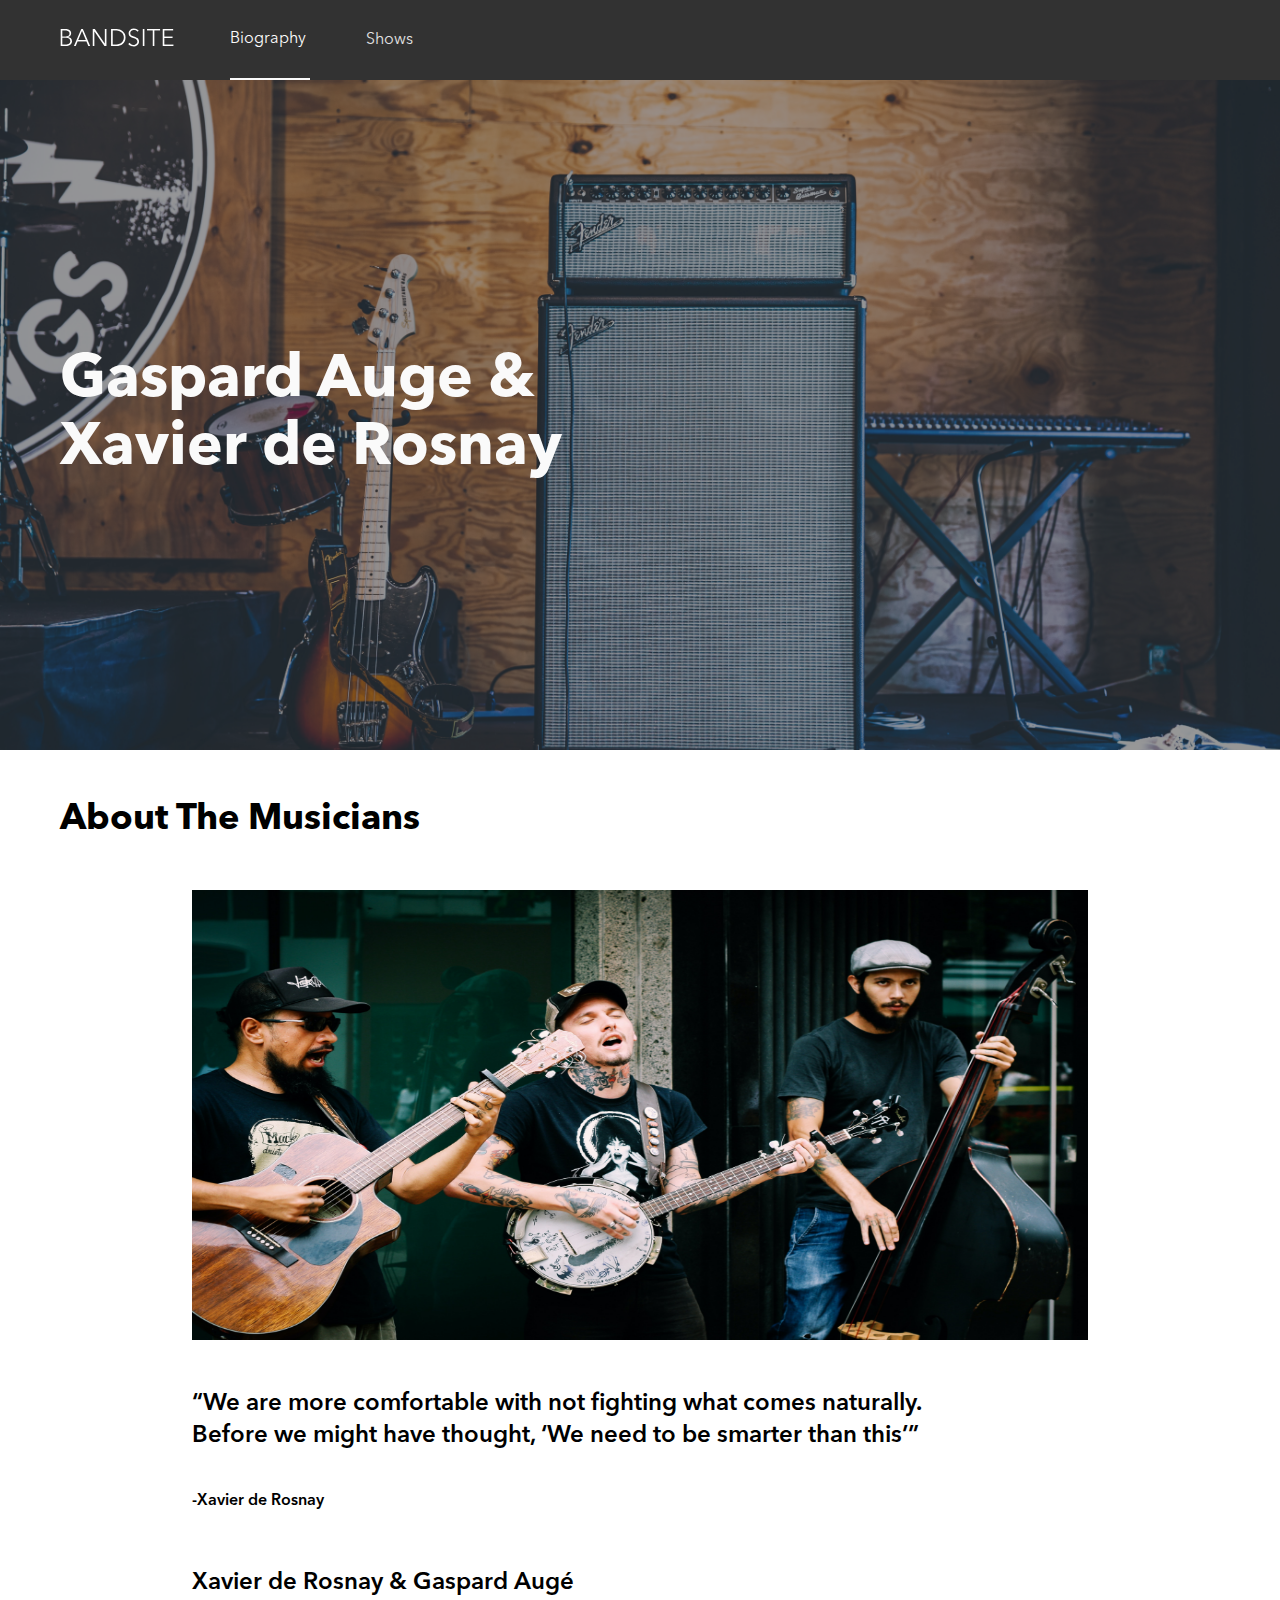
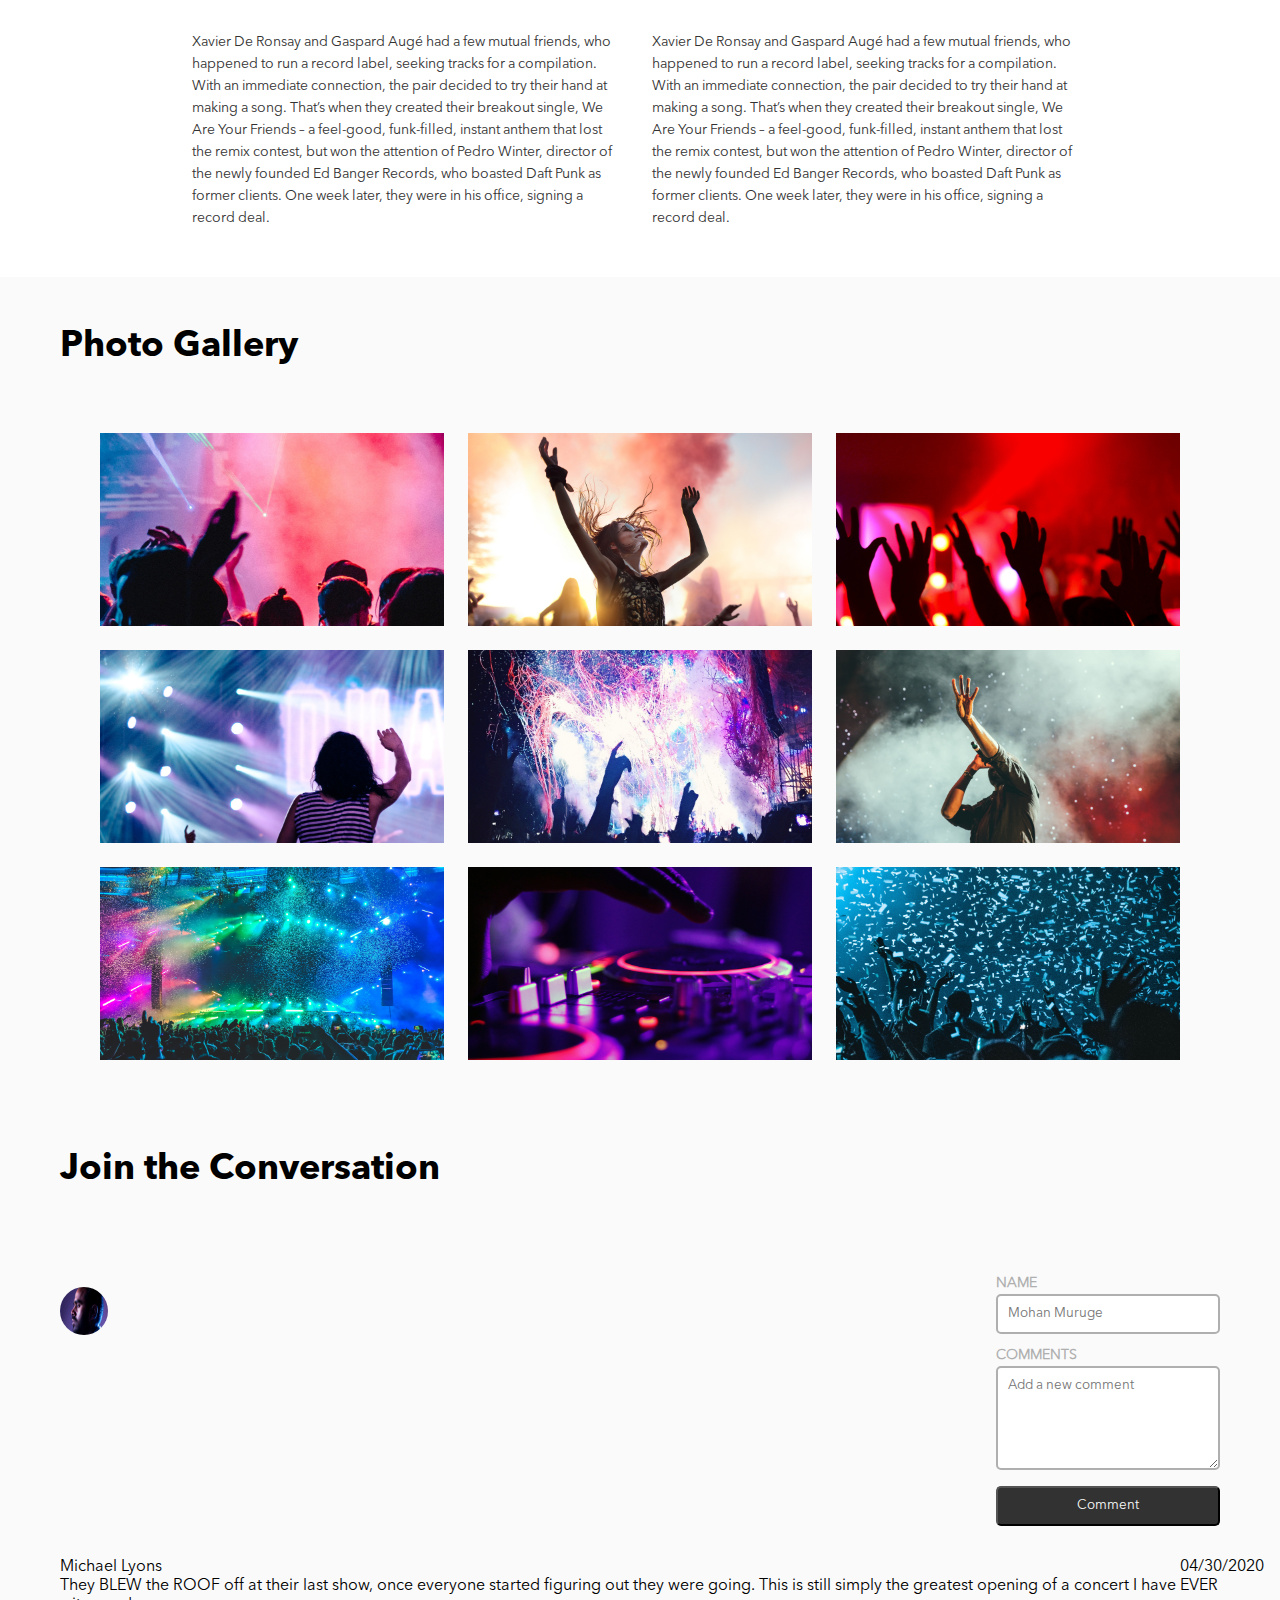
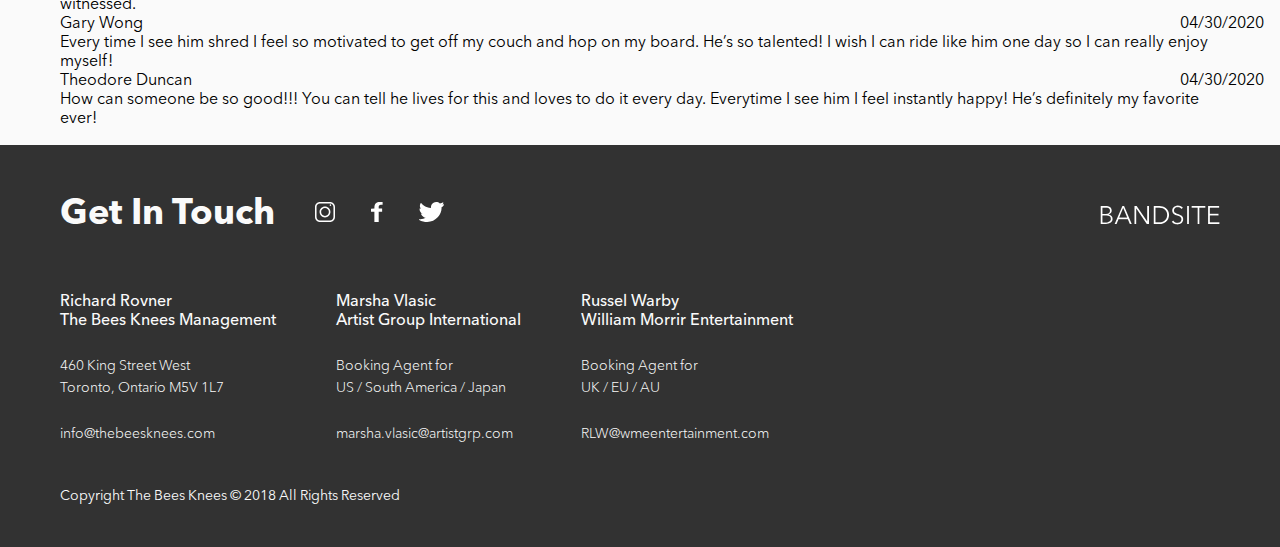
==== commit 3a92610c: "js improvements in bio page" ====
--- a/Sprint-2/index.html
+++ b/Sprint-2/index.html
@@ -79,9 +79,9 @@
             <img class="comments__face" src="./Assets/Images/Mohan-muruge.jpg" alt="">
             <div class="comments__form">
             <label class="comments__form--label" for="Name">NAME</label>
-            <input class="comments__form--input" type="text" name="userName" placeholder="Mohan Muruge">
+            <input class="comments__form--input" id="name" type="text" name="userName" placeholder="Mohan Muruge">
             <label class="comments__form--comment" for="Comments">COMMENTS</label>
-            <textarea class="comments__form--input" type="text" name="Comments" rows="5" placeholder="Add a new comment"></textarea>
+            <textarea class="comments__form--input" id="textArea" type="text" name="Comments" rows="5" placeholder="Add a new comment"></textarea>
             <button class="comments__form--submit" type="submit">Comment</button>
             </div>
         </form>
--- a/Sprint-2/Styles/main.css
+++ b/Sprint-2/Styles/main.css
@@ -605,8 +605,8 @@
 
 .comments__face {
   margin-top: 15px;
-  width: 50px;
-  height: 50px;
+  width: 48px;
+  height: 48px;
   border-radius: 50%;
 }
 
@@ -654,6 +654,39 @@
   margin-bottom: 32px;
 }
 
+.post {
+  padding: 0 16px;
+}
+
+@media (min-width: 768px) {
+  .post {
+    padding: 0 3.125%;
+  }
+}
+
+@media (min-width: 1200px) {
+  .post {
+    padding: 0 60px;
+  }
+}
+
+.post__name {
+  list-style: none;
+  display: -webkit-inline-box;
+  display: -ms-inline-flexbox;
+  display: inline-flex;
+}
+
+.post__comment {
+  list-style: none;
+}
+
+.timestamp {
+  position: absolute;
+  right: 16px;
+  justify-self: flex-end;
+}
+
 .ftr {
   padding: 0 16px;
   background-color: #323232;
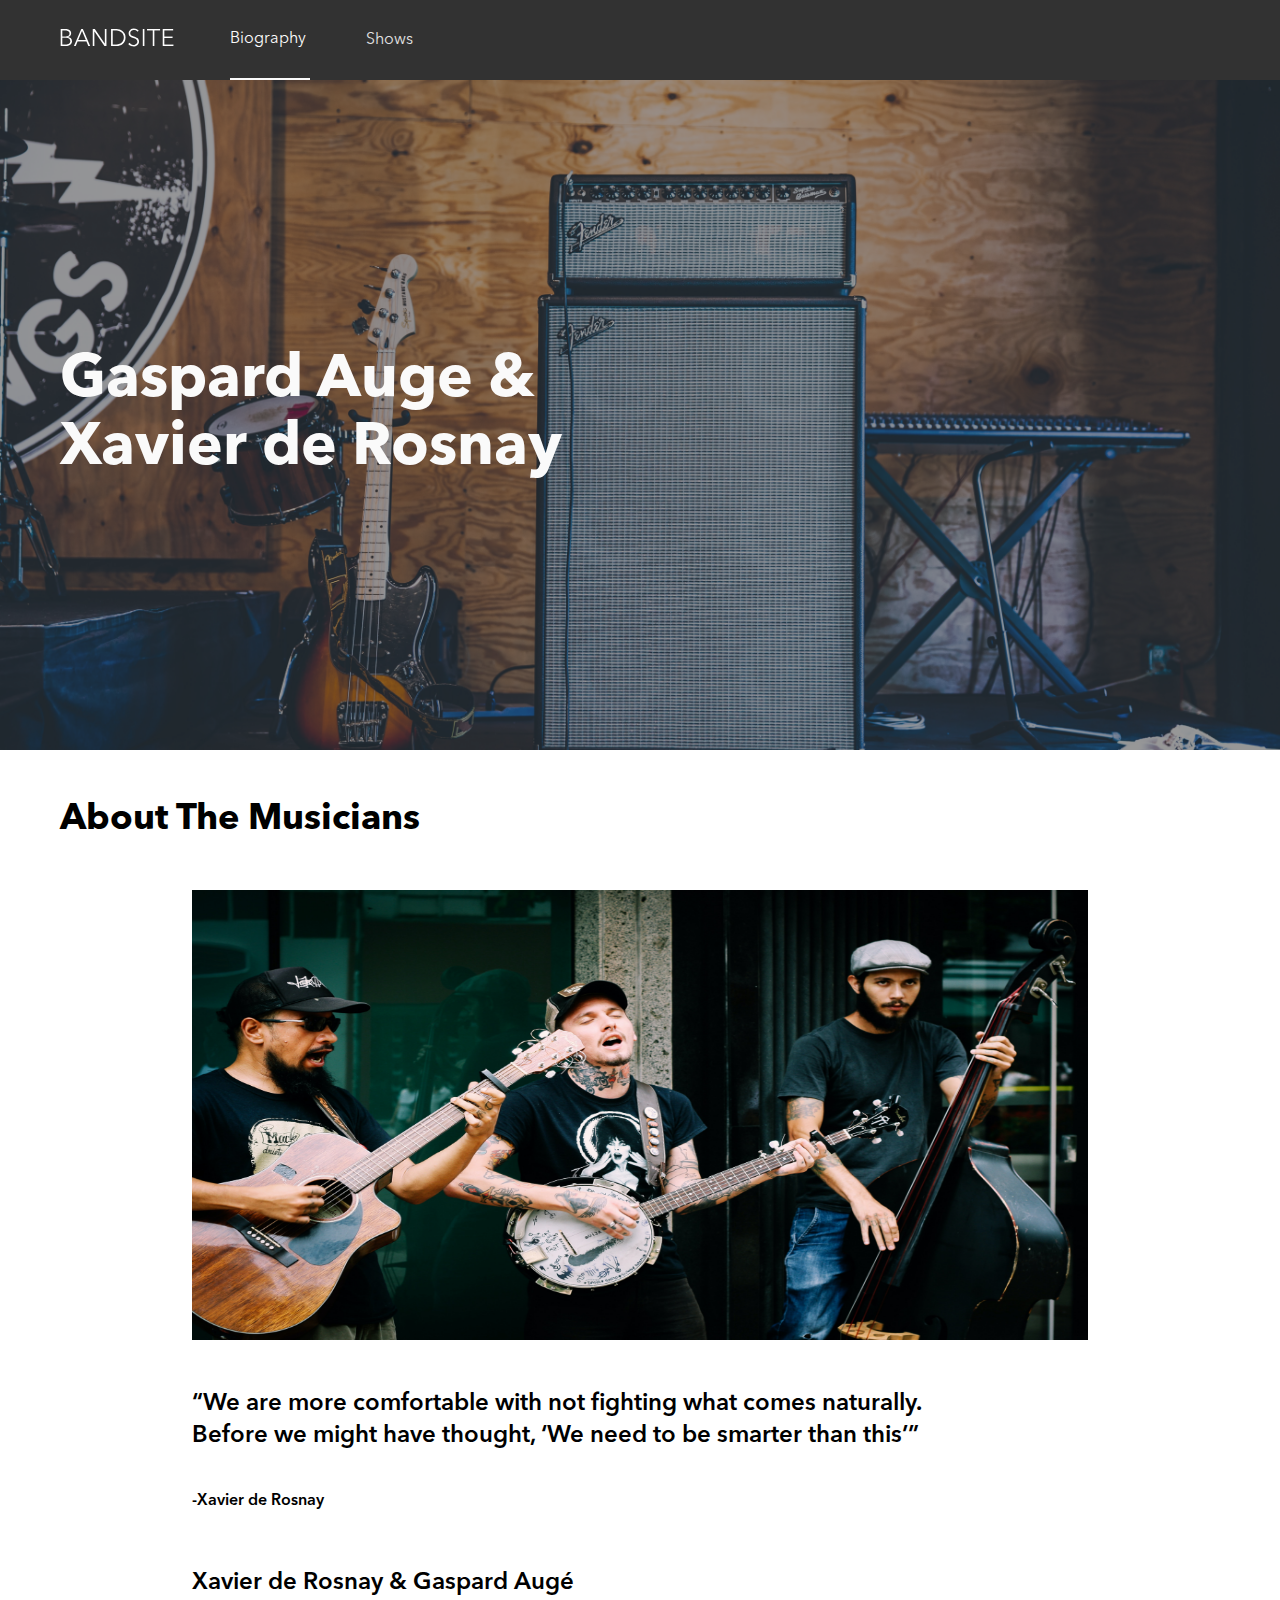
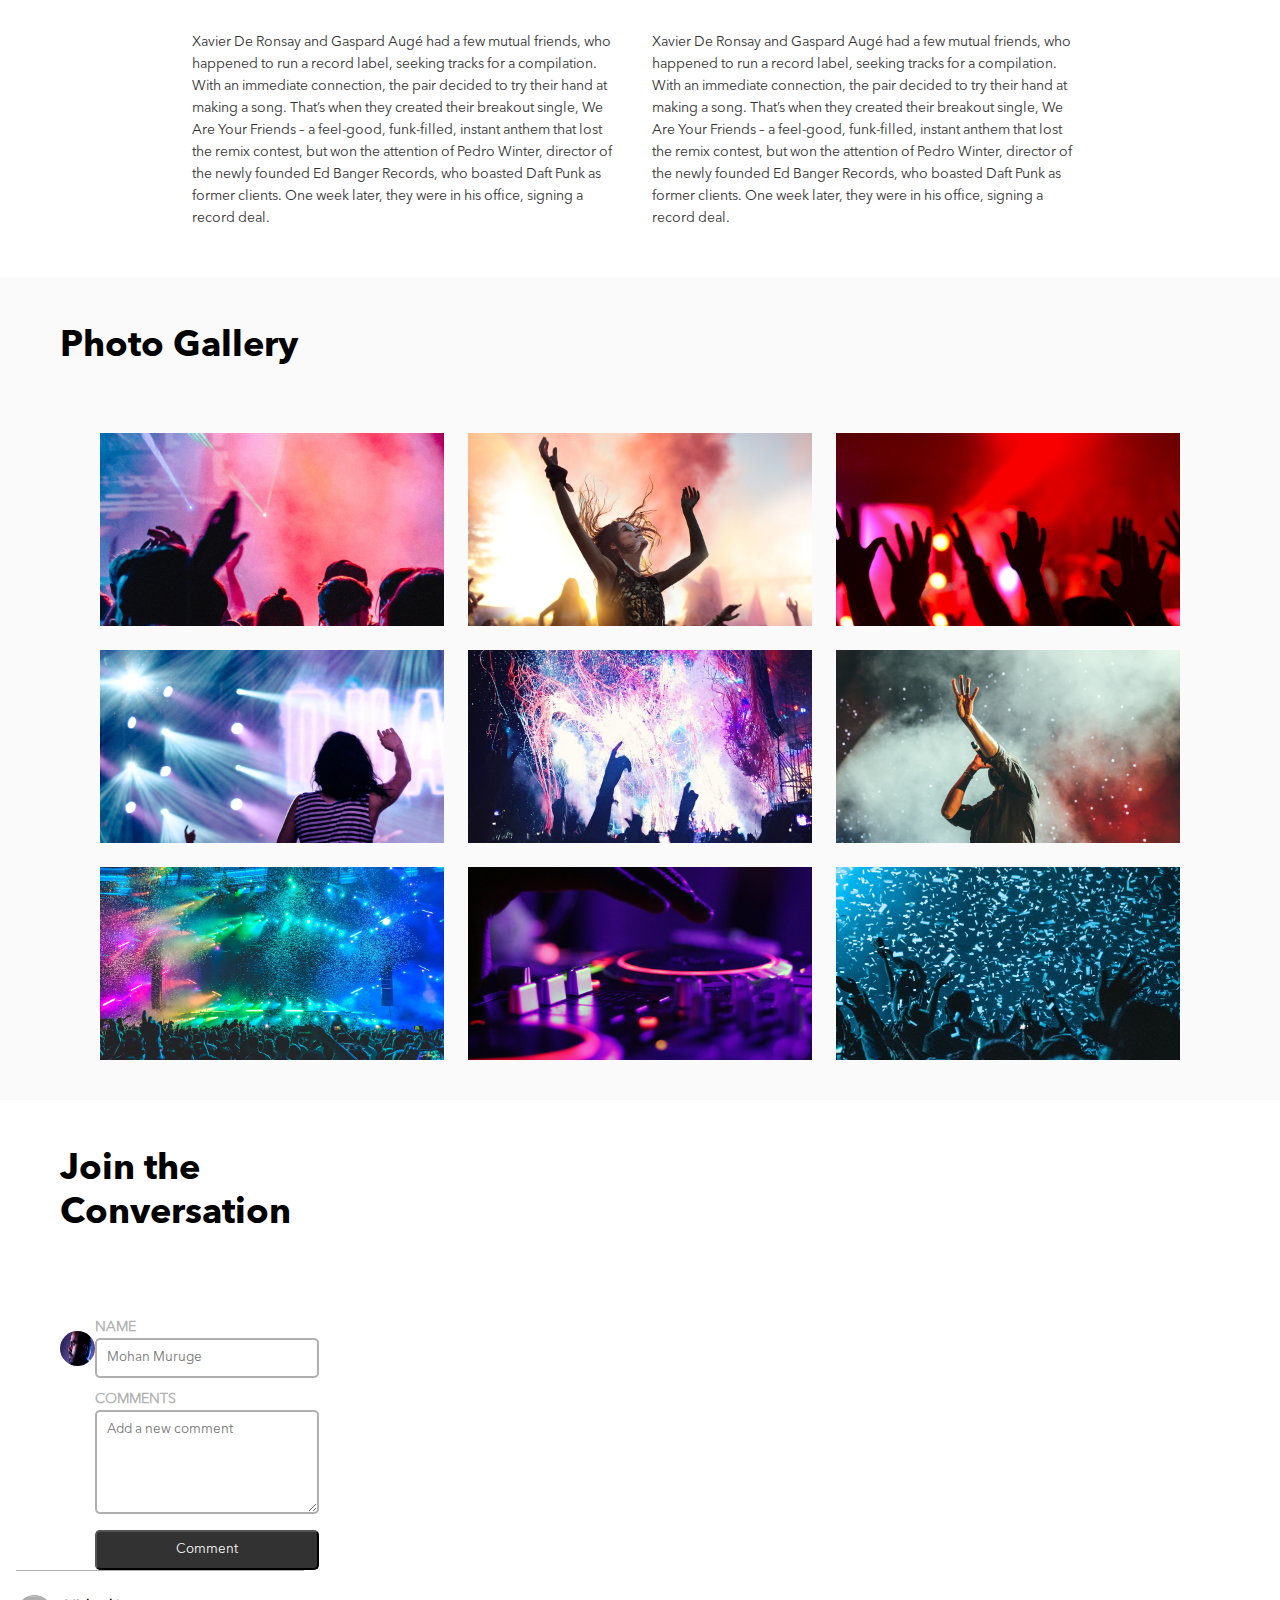
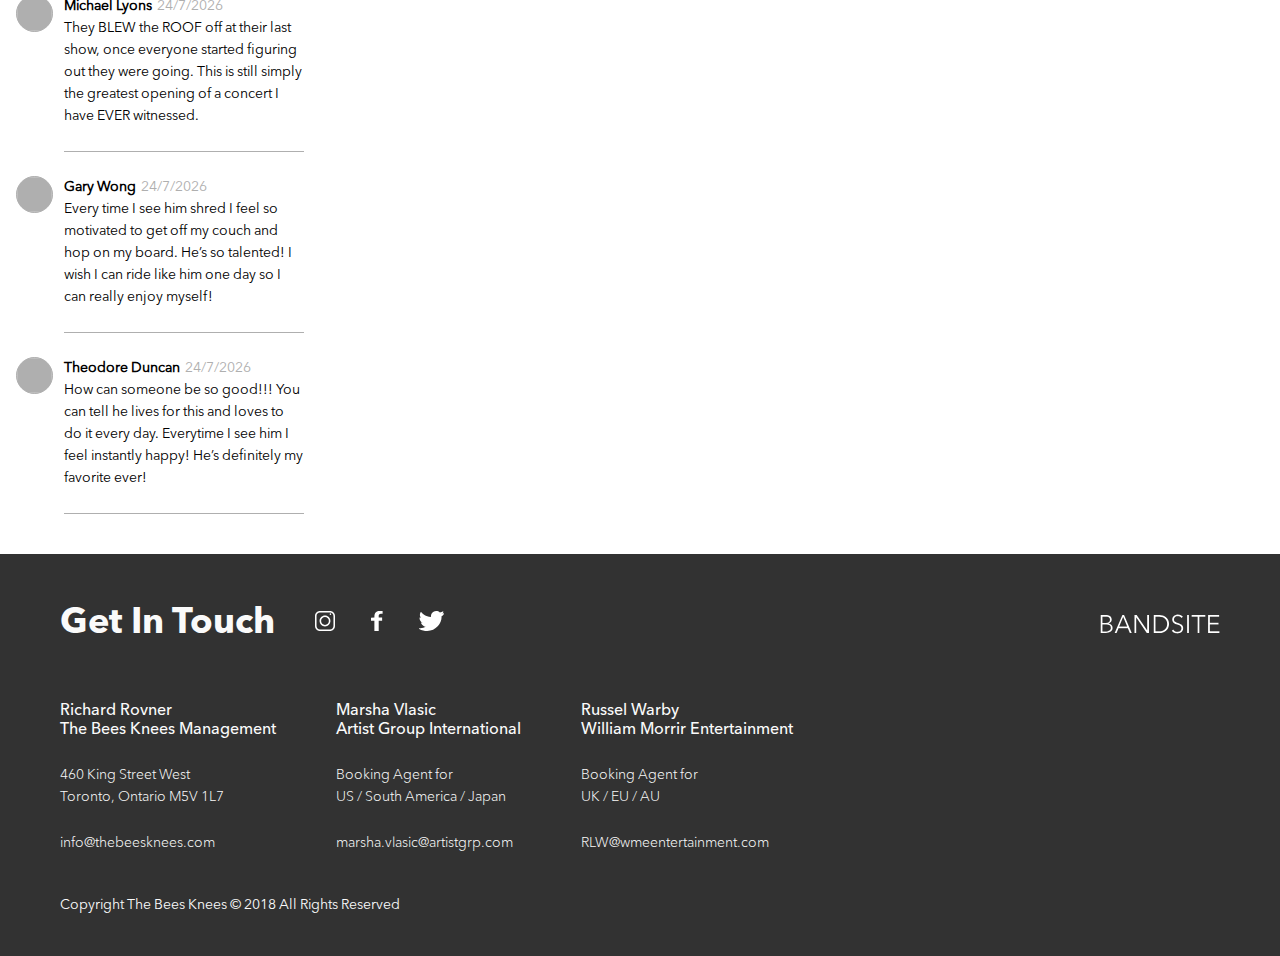
==== commit 2af0288f: "mobile site bio complete" ====
--- a/Sprint-2/index.html
+++ b/Sprint-2/index.html
@@ -73,16 +73,16 @@
             <img class="img__styl" src="./Assets/Images/Photo-gallery-9.jpg" alt="concert photo 9">
         </div>
     </section>
-    <section id="section" class="section">
+    <section id="section" class="section2">
         <h2 class="section__head">Join the Conversation</h2>
         <form class="comments">
             <img class="comments__face" src="./Assets/Images/Mohan-muruge.jpg" alt="">
             <div class="comments__form">
-            <label class="comments__form--label" for="Name">NAME</label>
-            <input class="comments__form--input" id="name" type="text" name="userName" placeholder="Mohan Muruge">
-            <label class="comments__form--comment" for="Comments">COMMENTS</label>
-            <textarea class="comments__form--input" id="textArea" type="text" name="Comments" rows="5" placeholder="Add a new comment"></textarea>
-            <button class="comments__form--submit" type="submit">Comment</button>
+                <label class="comments__form--label" for="Name">NAME</label>
+                <input class="comments__form--input" id="name" type="text" name="userName" placeholder="Mohan Muruge">
+                <label class="comments__form--comment" for="Comments">COMMENTS</label>
+                <textarea class="comments__form--input" id="textArea" type="text" name="Comments" rows="5" placeholder="Add a new comment"></textarea>
+                <button class="comments__form--submit" type="submit">Comment</button>
             </div>
         </form>
     </section>
--- a/Sprint-2/Styles/main.css
+++ b/Sprint-2/Styles/main.css
@@ -580,6 +580,20 @@
   }
 }
 
+.section2 {
+  padding-bottom: 40px;
+  width: 320px;
+  display: -webkit-box;
+  display: -ms-flexbox;
+  display: flex;
+  -ms-flex-item-align: center;
+      align-self: center;
+  -webkit-box-orient: vertical;
+  -webkit-box-direction: normal;
+      -ms-flex-direction: column;
+          flex-direction: column;
+}
+
 .comments {
   padding: 0 16px;
   display: -webkit-box;
@@ -589,6 +603,7 @@
       -ms-flex-pack: justify;
           justify-content: space-between;
   margin-top: 16px;
+  padding-bottom: 32px;
 }
 
 @media (min-width: 768px) {
@@ -603,10 +618,10 @@
   }
 }
 
-.comments__face {
+.comments__face, .comment__dp {
   margin-top: 15px;
-  width: 48px;
-  height: 48px;
+  width: 35px;
+  height: 35px;
   border-radius: 50%;
 }
 
@@ -651,40 +666,76 @@
   width: 224px;
   padding: 10px 10px;
   border-radius: 5px;
-  margin-bottom: 32px;
+}
+
+.div__form {
+  margin: 0 16px;
+  border-top: 1px solid #afafaf;
+  display: -webkit-box;
+  display: -ms-flexbox;
+  display: flex;
+  -ms-flex-wrap: wrap;
+      flex-wrap: wrap;
+  -webkit-box-pack: justify;
+      -ms-flex-pack: justify;
+          justify-content: space-between;
+  width: 288px;
+}
+
+.comment__dp {
+  border: 1px solid #afafaf;
+  background-color: #afafaf;
+  display: -webkit-box;
+  display: -ms-flexbox;
+  display: flex;
+  margin-top: 24px;
 }
 
 .post {
-  padding: 0 16px;
+  font-size: 13px;
+  line-height: 18px;
+  font-family: "Avenir-Light";
+  border-bottom: 1px solid #afafaf;
 }
 
 @media (min-width: 768px) {
   .post {
-    padding: 0 3.125%;
-  }
-}
-
-@media (min-width: 1200px) {
-  .post {
-    padding: 0 60px;
-  }
-}
-
-.post__name {
+    font-size: 14px;
+    line-height: 22px;
+  }
+}
+
+.post__comment {
+  width: 240px;
+  list-style: none;
+  padding: 24px 0;
+  display: -webkit-box;
+  display: -ms-flexbox;
+  display: flex;
+  -ms-flex-wrap: wrap;
+      flex-wrap: wrap;
+}
+
+.post__comment--name {
   list-style: none;
   display: -webkit-inline-box;
   display: -ms-inline-flexbox;
   display: inline-flex;
-}
-
-.post__comment {
-  list-style: none;
+  font-weight: bold;
+}
+
+.post__comment--name--text {
+  padding-top: 16px;
 }
 
 .timestamp {
-  position: absolute;
-  right: 16px;
-  justify-self: flex-end;
+  display: -webkit-box;
+  display: -ms-flexbox;
+  display: flex;
+  justify-self: end;
+  font-weight: normal;
+  color: #afafaf;
+  padding-left: 5px;
 }
 
 .ftr {
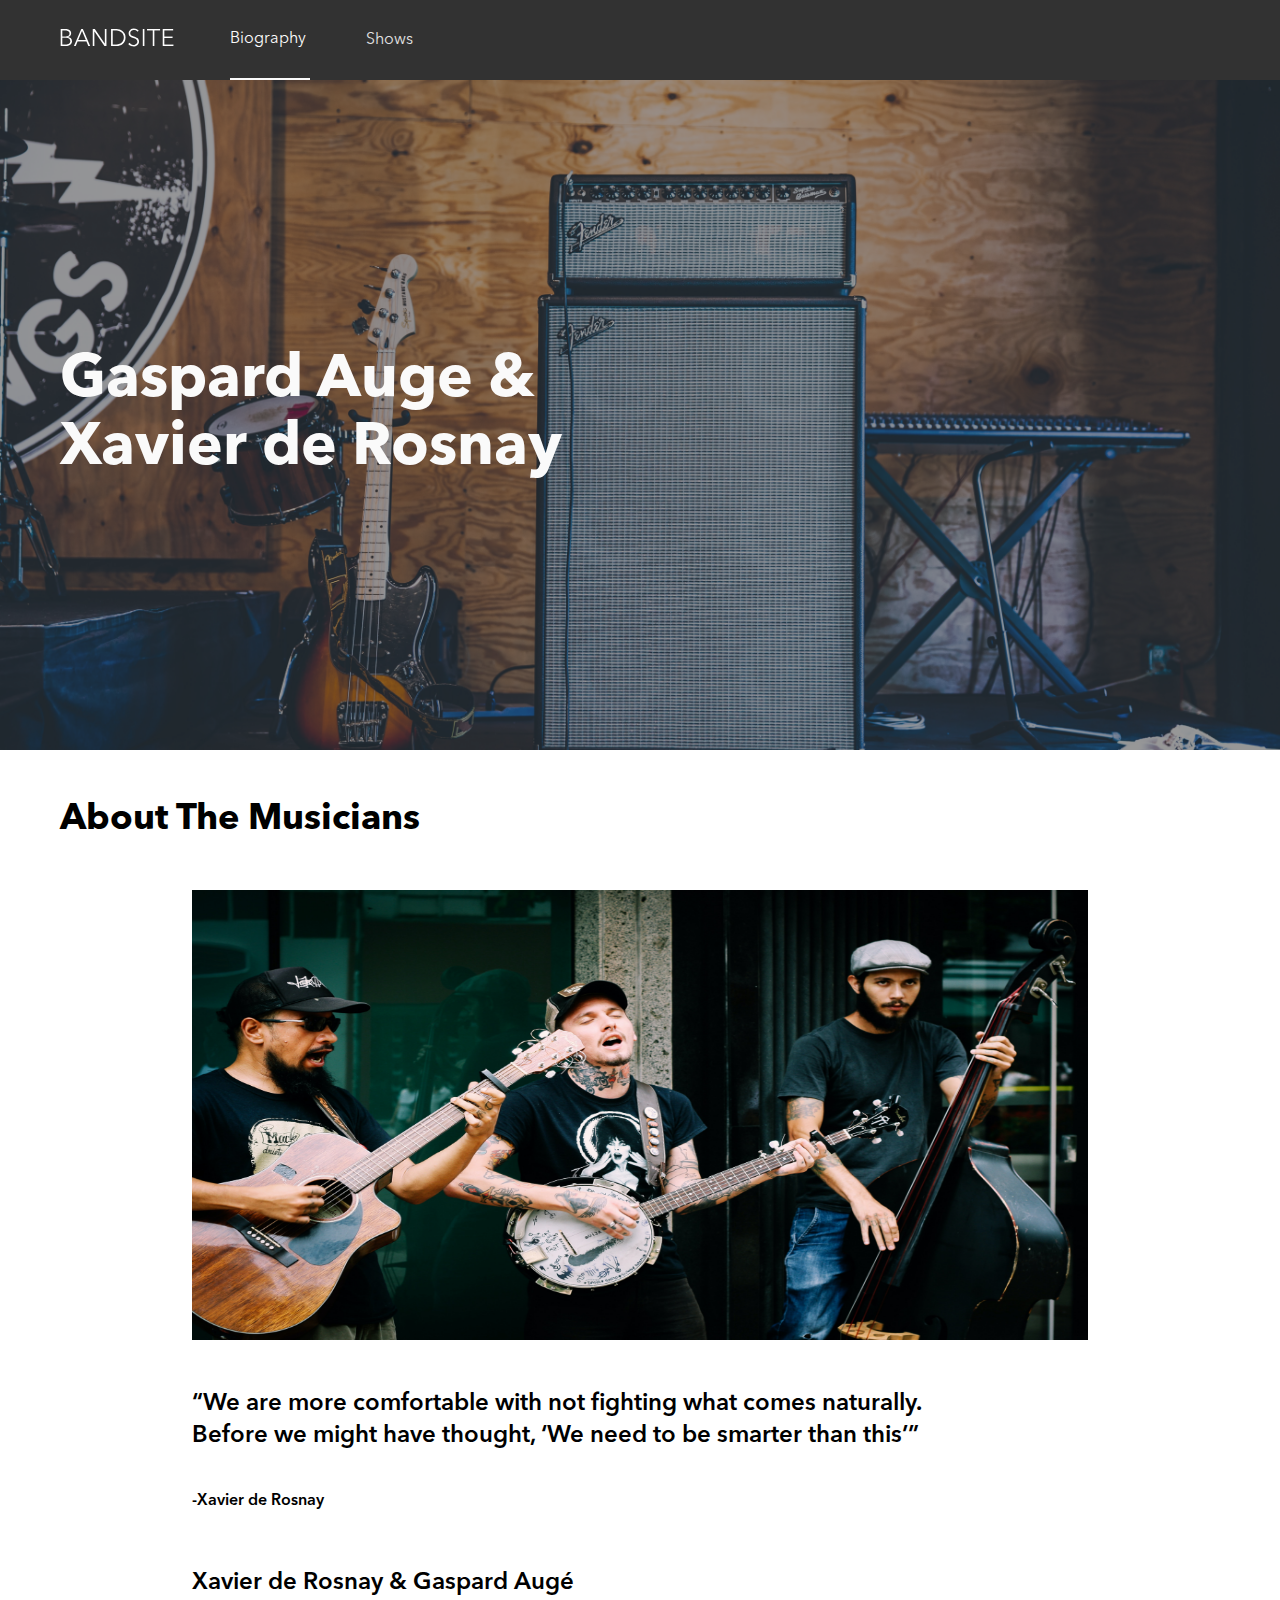
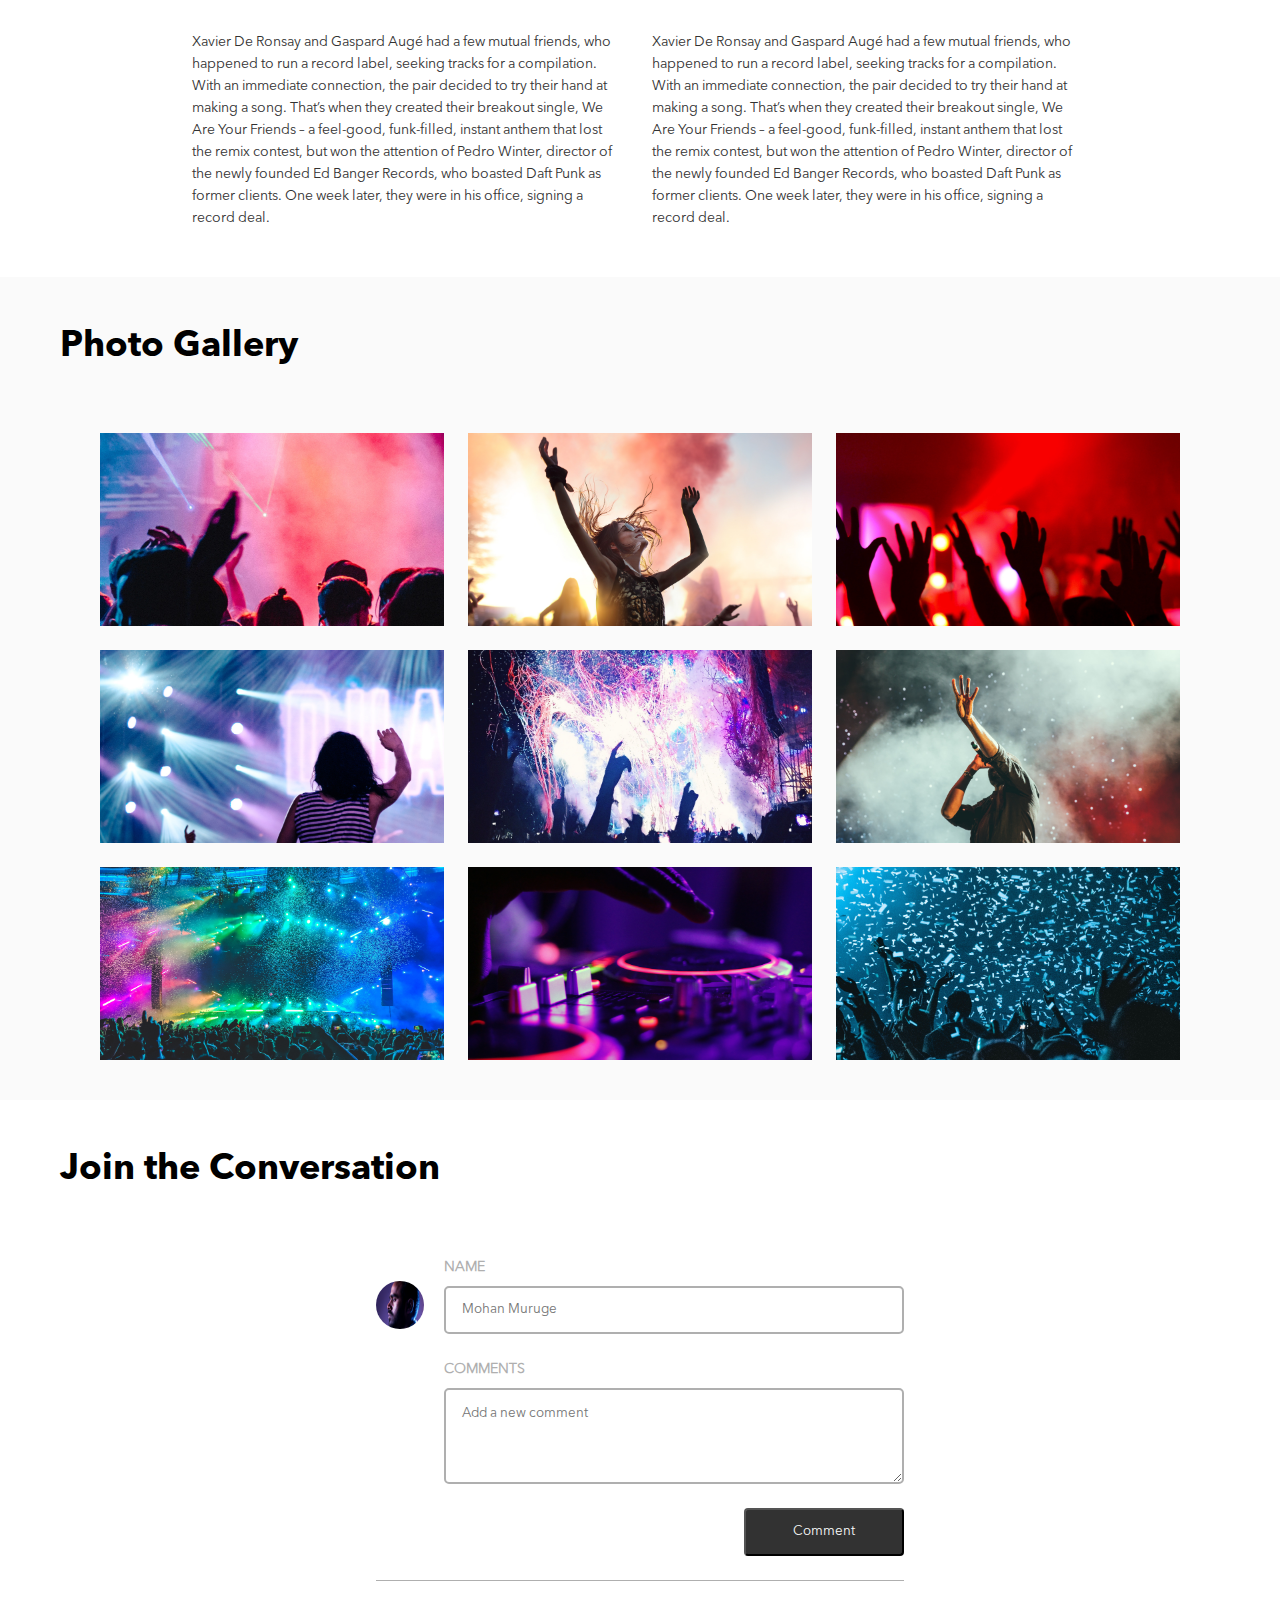
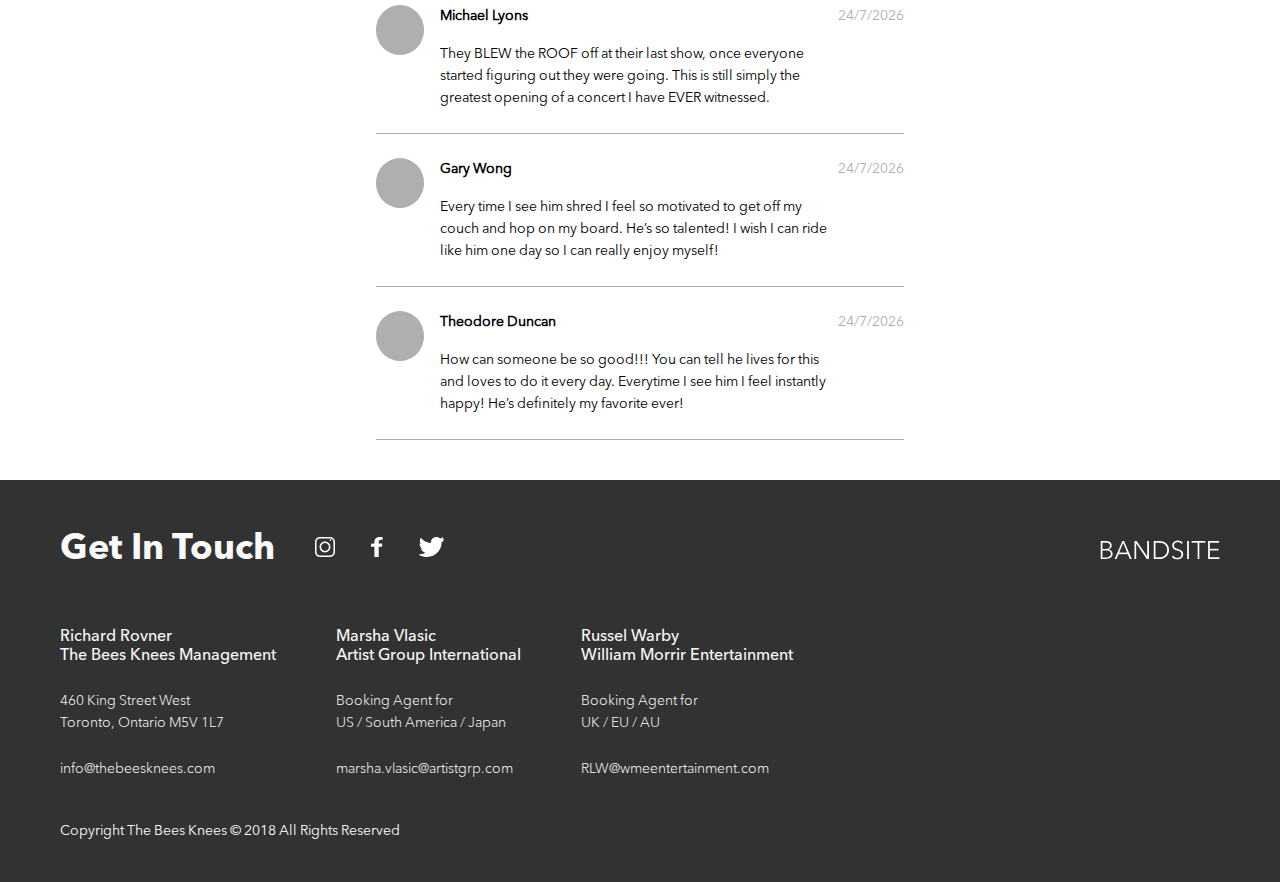
==== commit f8fe4dc3: "bio site complete" ====
--- a/Sprint-2/index.html
+++ b/Sprint-2/index.html
@@ -74,14 +74,14 @@
         </div>
     </section>
     <section id="section" class="section2">
-        <h2 class="section__head">Join the Conversation</h2>
+        <h2 class="section2__head">Join the Conversation</h2>
         <form class="comments">
             <img class="comments__face" src="./Assets/Images/Mohan-muruge.jpg" alt="">
             <div class="comments__form">
                 <label class="comments__form--label" for="Name">NAME</label>
                 <input class="comments__form--input" id="name" type="text" name="userName" placeholder="Mohan Muruge">
-                <label class="comments__form--comment" for="Comments">COMMENTS</label>
-                <textarea class="comments__form--input" id="textArea" type="text" name="Comments" rows="5" placeholder="Add a new comment"></textarea>
+                <label class="comments__form--label" for="Comments">COMMENTS</label>
+                <textarea class="comments__form--input" id="textArea" type="text" name="Comments" placeholder="Add a new comment"></textarea>
                 <button class="comments__form--submit" type="submit">Comment</button>
             </div>
         </form>
--- a/Sprint-2/Styles/main.css
+++ b/Sprint-2/Styles/main.css
@@ -23,6 +23,10 @@
   src: url("../Assets/_Global-Font/AvenirNextProLT/Linotype - AvenirNextLTPro-Light.otf"), url("../Assets/_Global-Font/AvenirNextProLT/Alternative-files/Linotype - Avenir Next LT Pro Light.ttf");
 }
 
+/* for forms since tablet dimensiones were not given i have 
+   set desktop dimeensions to tablet so that desktop inherits the 
+   tablet and the tablet layout looks good
+*/
 * {
   padding: 0;
   margin: 0;
@@ -481,7 +485,7 @@
   padding-bottom: 16px;
 }
 
-.section__head {
+.section__head, .section2__head {
   -ms-flex-item-align: start;
       align-self: flex-start;
   font-family: "Avenir-Bold";
@@ -490,26 +494,26 @@
 }
 
 @media (min-width: 768px) {
-  .section__head {
+  .section__head, .section2__head {
     font-size: 36px;
     line-height: 44px;
   }
 }
 
 @media (max-width: 767px) {
-  .section__head {
+  .section__head, .section2__head {
     padding: 32px 16px 24px;
   }
 }
 
 @media (min-width: 768px) {
-  .section__head {
+  .section__head, .section2__head {
     padding: 32px 0 24px 24px;
   }
 }
 
 @media (min-width: 1200px) {
-  .section__head {
+  .section__head, .section2__head {
     padding: 48px 0 64px 60px;
   }
 }
@@ -582,12 +586,10 @@
 
 .section2 {
   padding-bottom: 40px;
-  width: 320px;
-  display: -webkit-box;
-  display: -ms-flexbox;
-  display: flex;
-  -ms-flex-item-align: center;
-      align-self: center;
+  min-width: 320px;
+  display: -webkit-box;
+  display: -ms-flexbox;
+  display: flex;
   -webkit-box-orient: vertical;
   -webkit-box-direction: normal;
       -ms-flex-direction: column;
@@ -596,9 +598,14 @@
 
 .comments {
   padding: 0 16px;
-  display: -webkit-box;
-  display: -ms-flexbox;
-  display: flex;
+  width: 320px;
+  display: -webkit-box;
+  display: -ms-flexbox;
+  display: flex;
+  -webkit-box-sizing: border-box;
+          box-sizing: border-box;
+  -ms-flex-item-align: center;
+      align-self: center;
   -webkit-box-pack: justify;
       -ms-flex-pack: justify;
           justify-content: space-between;
@@ -618,20 +625,49 @@
   }
 }
 
-.comments__face, .comment__dp {
+@media (min-width: 768px) {
+  .comments {
+    width: 528px;
+    margin-top: 0px;
+    padding: 0;
+  }
+}
+
+.comments__face, .post__dp {
   margin-top: 15px;
   width: 35px;
   height: 35px;
   border-radius: 50%;
 }
 
+@media (min-width: 768px) {
+  .comments__face, .post__dp {
+    margin-top: 25px;
+    width: 48px;
+    height: 48px;
+  }
+}
+
 .comments__form {
   width: 224px;
-}
-
-.comments__form--input {
-  width: 224px;
-  padding: 10px 10px;
+  display: -webkit-box;
+  display: -ms-flexbox;
+  display: flex;
+  -webkit-box-orient: vertical;
+  -webkit-box-direction: normal;
+      -ms-flex-direction: column;
+          flex-direction: column;
+}
+
+@media (min-width: 768px) {
+  .comments__form {
+    width: 460px;
+    margin-bottom: 24px;
+  }
+}
+
+.comments__form--input, #textArea {
+  padding: 10px;
   border: 2px solid #afafaf;
   border-radius: 5px;
   -webkit-box-sizing: border-box;
@@ -639,13 +675,21 @@
   margin-bottom: 10px;
 }
 
-.comments__form--input:focus {
+@media (min-width: 768px) {
+  .comments__form--input, #textArea {
+    margin-bottom: 24px;
+    height: 48px;
+    padding: 16px;
+  }
+}
+
+.comments__form--input:focus, #textArea:focus {
   border: 2px solid #323232;
   border-radius: 5px;
   outline: none;
 }
 
-.comments__form--comment, .comments__form--label {
+.comments__form--label {
   color: #afafaf;
   font-weight: bold;
   font-size: 13px;
@@ -654,47 +698,83 @@
 }
 
 @media (min-width: 768px) {
-  .comments__form--comment, .comments__form--label {
+  .comments__form--label {
     font-size: 14px;
     line-height: 22px;
+  }
+}
+
+@media (min-width: 768px) {
+  .comments__form--label {
+    padding-bottom: 8px;
   }
 }
 
 .comments__form--submit {
   background-color: #323232;
   color: #fafafa;
-  width: 224px;
   padding: 10px 10px;
-  border-radius: 5px;
+  border-radius: 4px;
+}
+
+.comments__form--submit:hover {
+  background-color: black;
+}
+
+.comments__form--submit:focus {
+  outline: 0;
+  border-radius: 2px;
+  -webkit-box-shadow: inset 0 40px -4px #000000;
+          box-shadow: inset 0 40px -4px #000000;
+  -webkit-filter: blur(32%);
+          filter: blur(32%);
+}
+
+@media (min-width: 768px) {
+  .comments__form--submit {
+    width: 160px;
+    height: 48px;
+    -ms-flex-item-align: end;
+        align-self: flex-end;
+  }
+}
+
+#textArea {
+  height: 96px;
 }
 
 .div__form {
   margin: 0 16px;
+  width: 288px;
   border-top: 1px solid #afafaf;
   display: -webkit-box;
   display: -ms-flexbox;
   display: flex;
-  -ms-flex-wrap: wrap;
-      flex-wrap: wrap;
-  -webkit-box-pack: justify;
-      -ms-flex-pack: justify;
-          justify-content: space-between;
-  width: 288px;
-}
-
-.comment__dp {
-  border: 1px solid #afafaf;
-  background-color: #afafaf;
-  display: -webkit-box;
-  display: -ms-flexbox;
-  display: flex;
-  margin-top: 24px;
+  -webkit-box-orient: vertical;
+  -webkit-box-direction: normal;
+      -ms-flex-direction: column;
+          flex-direction: column;
+  -ms-flex-item-align: center;
+      align-self: center;
+}
+
+@media (min-width: 768px) {
+  .div__form {
+    width: 528px;
+  }
 }
 
 .post {
   font-size: 13px;
   line-height: 18px;
   font-family: "Avenir-Light";
+  list-style: none;
+  display: -webkit-box;
+  display: -ms-flexbox;
+  display: flex;
+  -webkit-box-pack: justify;
+      -ms-flex-pack: justify;
+          justify-content: space-between;
   border-bottom: 1px solid #afafaf;
 }
 
@@ -705,37 +785,68 @@
   }
 }
 
+@media (min-width: 768px) {
+  .post {
+    display: -webkit-box;
+    display: -ms-flexbox;
+    display: flex;
+    -webkit-box-pack: start;
+        -ms-flex-pack: start;
+            justify-content: flex-start;
+  }
+}
+
+.post__dp {
+  border: 1px solid #afafaf;
+  background-color: #afafaf;
+  margin-top: 24px;
+}
+
+@media (min-width: 768px) {
+  .post__dp {
+    margin-right: 16px;
+  }
+}
+
 .post__comment {
   width: 240px;
-  list-style: none;
   padding: 24px 0;
   display: -webkit-box;
   display: -ms-flexbox;
   display: flex;
+  -webkit-box-pack: justify;
+      -ms-flex-pack: justify;
+          justify-content: space-between;
   -ms-flex-wrap: wrap;
       flex-wrap: wrap;
 }
 
+@media (min-width: 768px) {
+  .post__comment {
+    width: 480px;
+  }
+}
+
 .post__comment--name {
-  list-style: none;
-  display: -webkit-inline-box;
-  display: -ms-inline-flexbox;
-  display: inline-flex;
   font-weight: bold;
 }
 
-.post__comment--name--text {
+.post__comment--text {
   padding-top: 16px;
+  display: block;
+  width: 200px;
+}
+
+@media (min-width: 768px) {
+  .post__comment--text {
+    width: 400px;
+  }
 }
 
 .timestamp {
-  display: -webkit-box;
-  display: -ms-flexbox;
-  display: flex;
-  justify-self: end;
   font-weight: normal;
   color: #afafaf;
-  padding-left: 5px;
+  padding-left: 15px;
 }
 
 .ftr {
